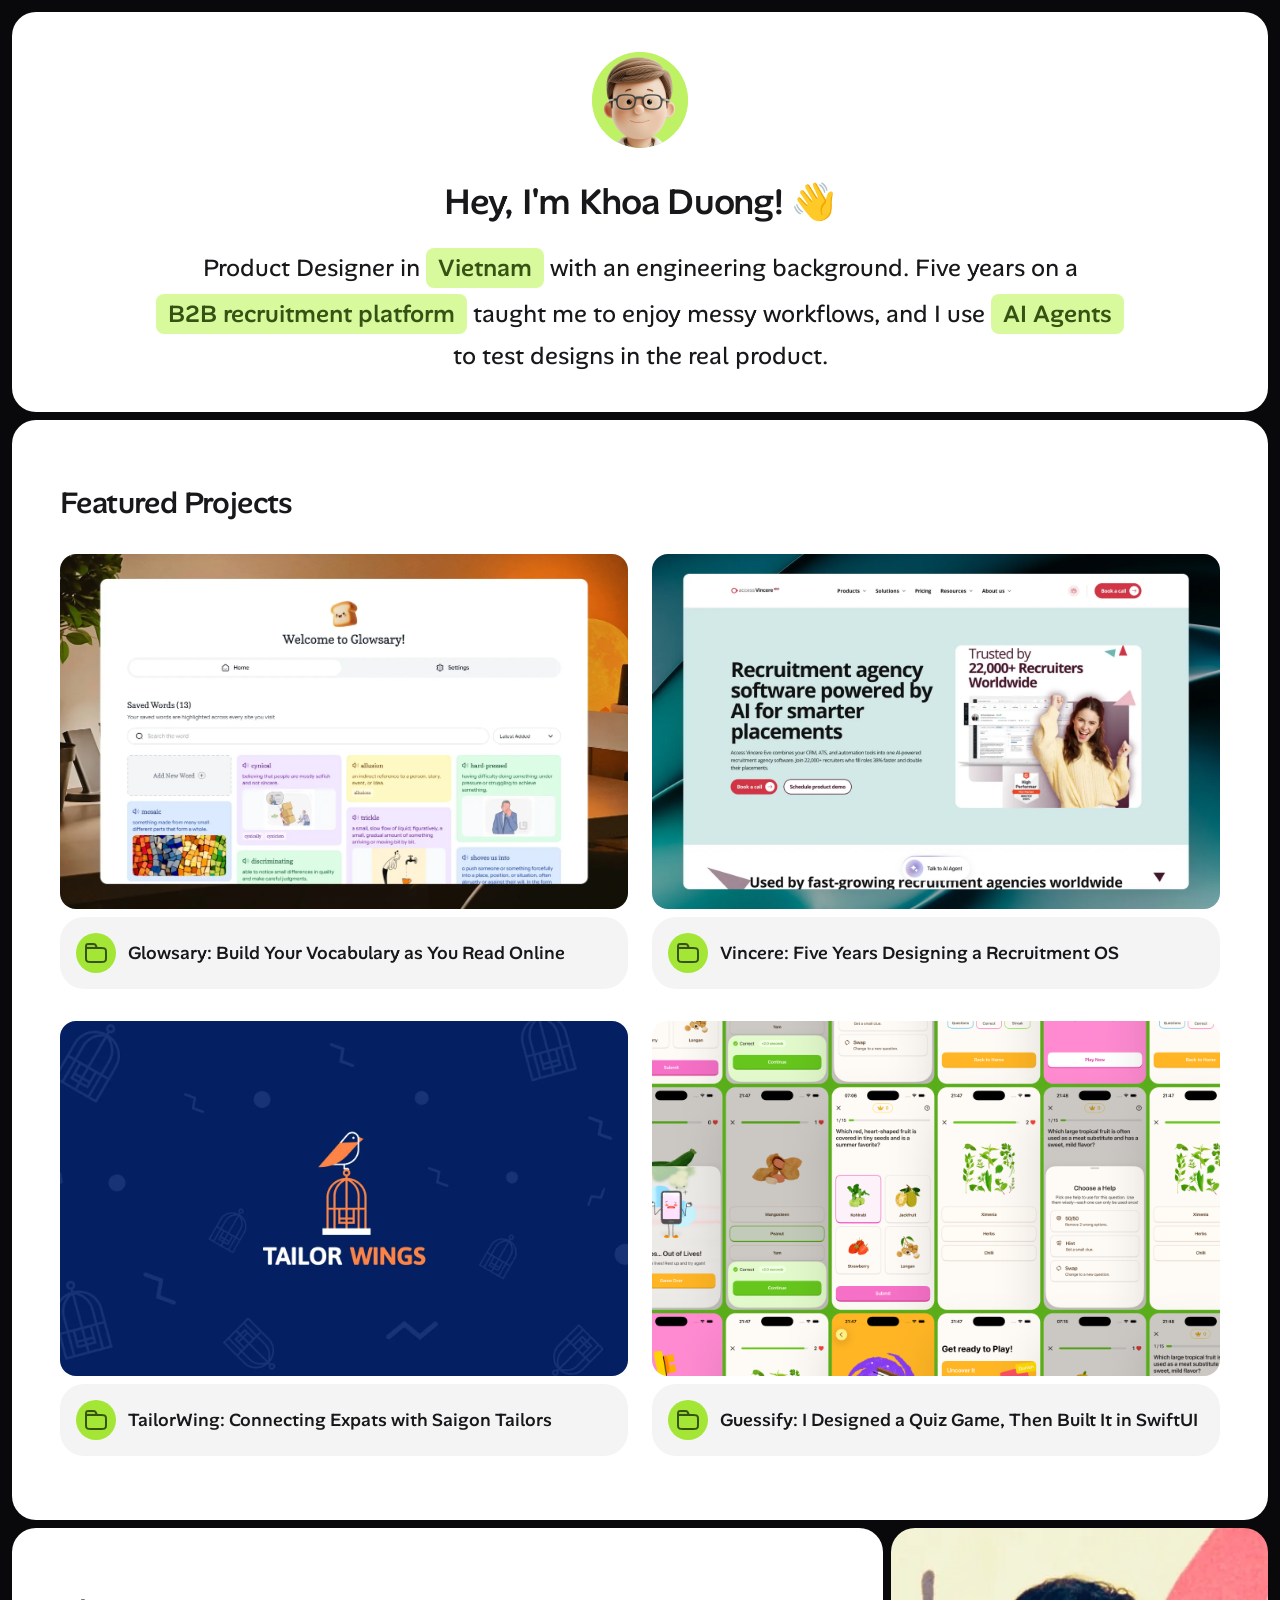
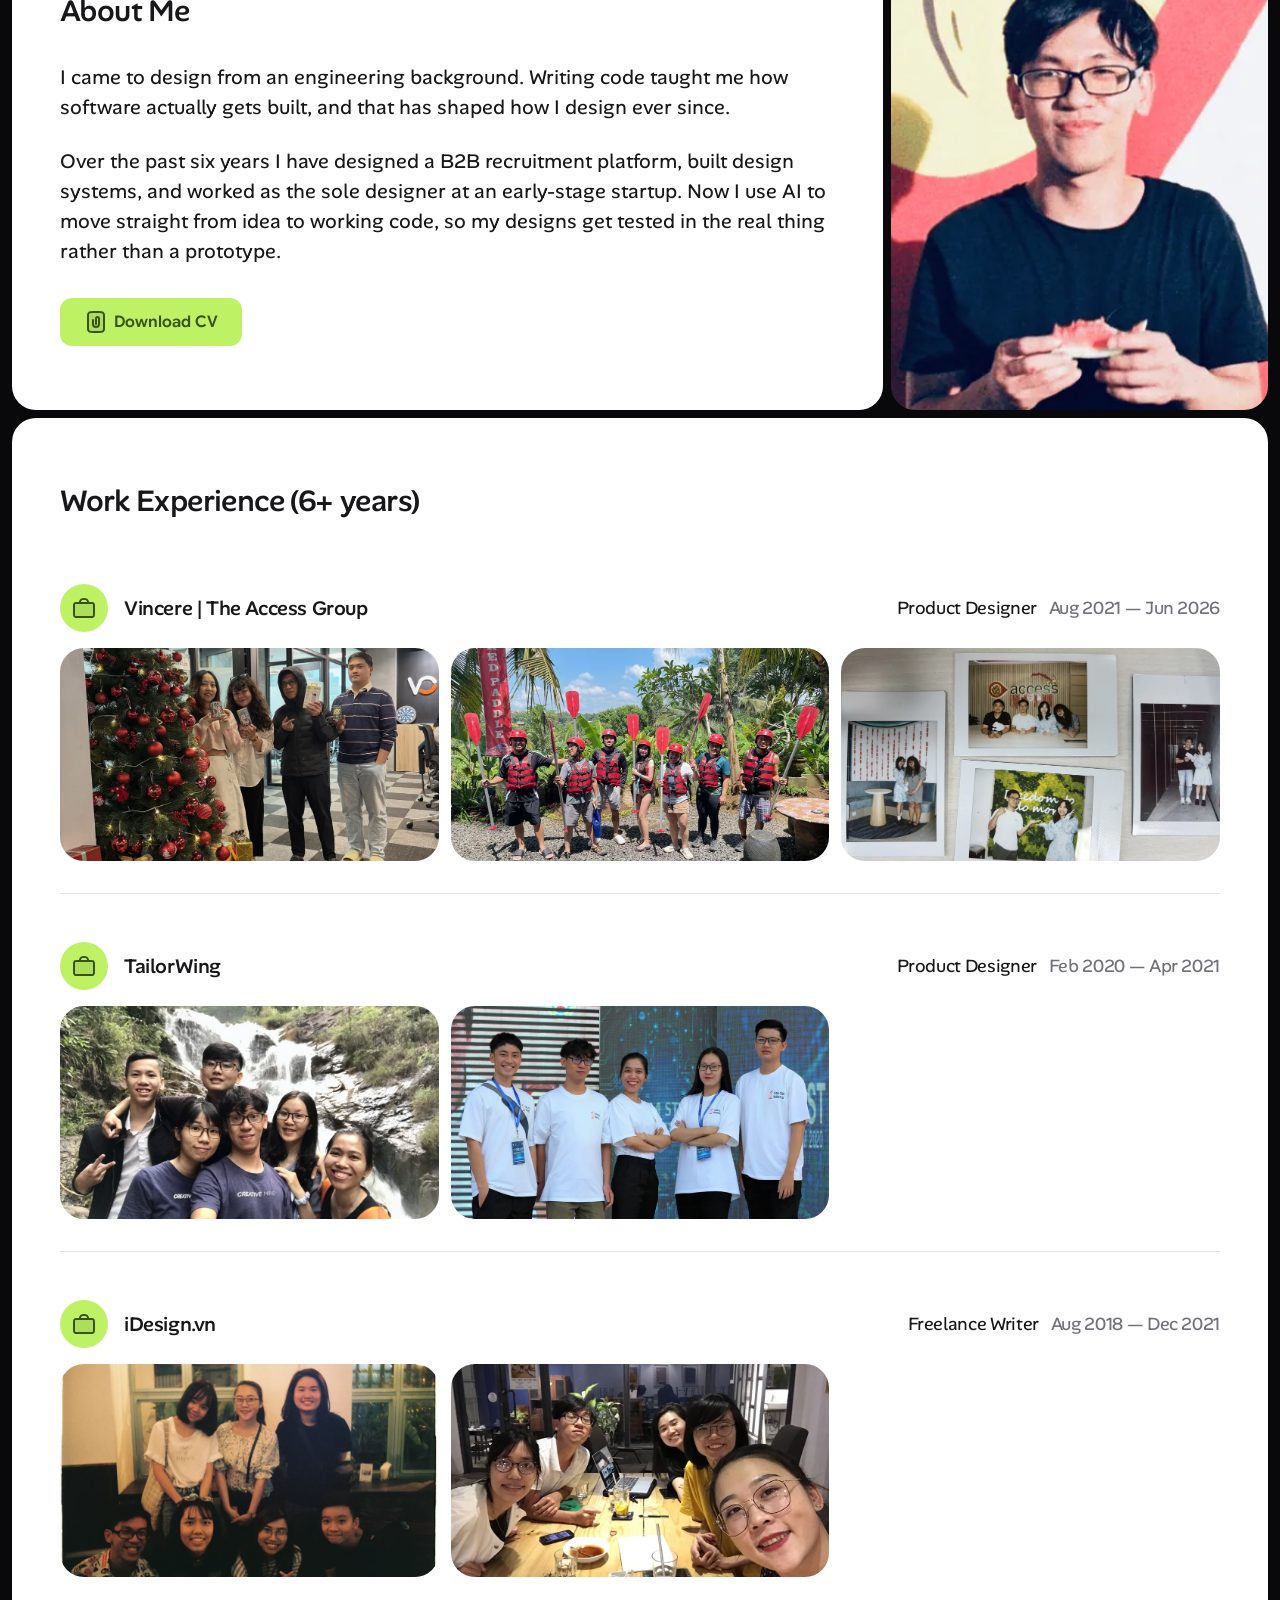
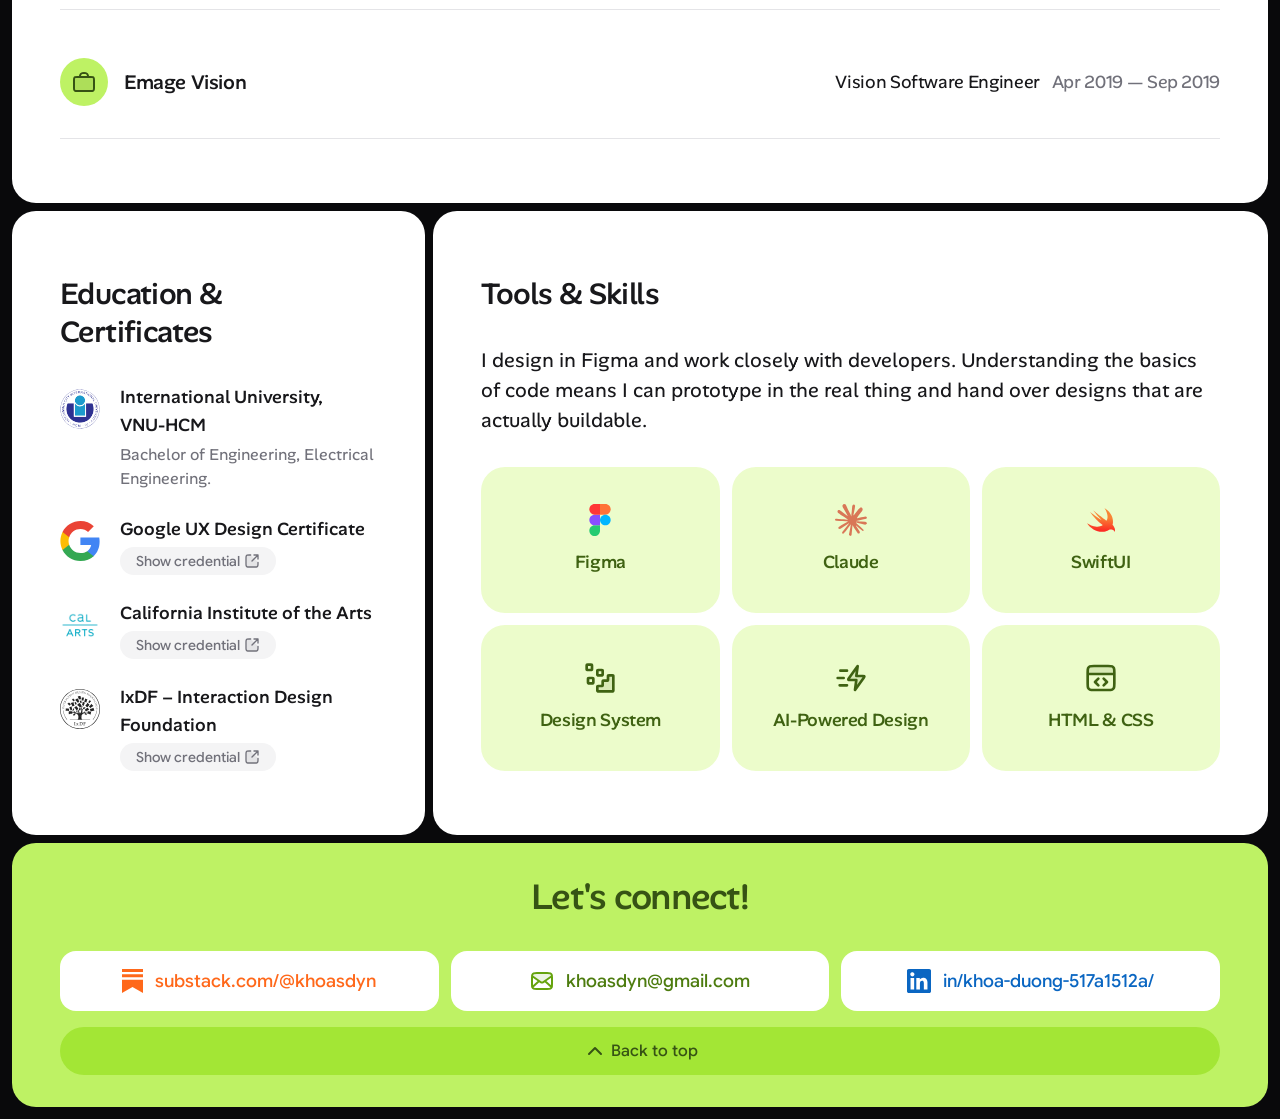
==== index.html @ e6093231 "Update the work experience heading to 6+ years" ====
<!DOCTYPE html>
<html lang="en">
<head>
<meta charset="UTF-8">
<meta name="viewport" content="width=device-width, initial-scale=1.0">

<title>Khoa Duong — Product Designer</title>
<meta name="description" content="Product Designer in Vietnam with an engineering background. Five years on a B2B recruitment platform, using AI agents to test designs in the real product.">

<!-- Link preview: this is what HR sees when the URL is pasted into email, Slack or LinkedIn.
     og:image must be an absolute URL and a JPEG or PNG. Scrapers do not follow
     relative paths and most of them cannot read WebP. -->
<meta property="og:type" content="website">
<meta property="og:url" content="https://khoasdyn.github.io/">
<meta property="og:title" content="Khoa Duong — Product Designer">
<meta property="og:description" content="Product Designer in Vietnam with an engineering background. Five years on a B2B recruitment platform.">
<meta property="og:image" content="https://khoasdyn.github.io/assets/images/profile-photo-og.jpg">
<meta property="og:image:width" content="452">
<meta property="og:image:height" content="452">
<meta property="og:image:alt" content="Khoa Duong">
<meta name="twitter:card" content="summary">

<meta name="theme-color" content="#09090B">
<link rel="canonical" href="https://khoasdyn.github.io/">
<link rel="icon" href="assets/images/logo-avatar.png">

<!-- Self-hosted variable fonts, preloaded so headings do not flash on first paint -->
<link rel="preload" href="assets/fonts/alan-sans-variable.woff2" as="font" type="font/woff2" crossorigin>
<link rel="preload" href="assets/fonts/google-sans-flex-variable.woff2" as="font" type="font/woff2" crossorigin>

<link rel="stylesheet" href="css/style.css">
</head>
<body>


<div class="page">

  <main class="page-main">

  <!-- ============ HERO ============ -->
  <header class="section hero">
    <div class="avatar">
      <img src="assets/images/logo-avatar.png" alt="" width="96" height="96">
    </div>

    <div class="hero-text">
      <h1>Hey, I'm Khoa Duong! 👋</h1>

      <!-- Split into phrases so a line can only break between a phrase and a badge,
           never in the middle of one. This is how the Figma lays the lede out. -->
      <p class="lede">
        <span class="phrase">Product Designer in</span>
        <span class="badge">Vietnam</span>
        <span class="phrase">with an engineering background. Five years on a</span>
        <span class="badge">B2B recruitment platform</span>
        <span class="phrase">taught me to enjoy messy workflows, and I use</span>
        <span class="badge">AI Agents</span>
        <span class="phrase">to test designs in the real product.</span>
      </p>
    </div>
  </header>

  <!-- ============ FEATURED PROJECTS ============ -->
  <section class="section" id="work">
    <h2>Featured Projects</h2>

    <div class="projects">

      <a class="project" href="glowsary.html">
        <div class="project-cover">
          <img src="assets/project-case-study-images/glowsary/glowsary-cover.webp" width="1416" height="797" alt="The Glowsary home screen, with saved words shown as coloured cards" loading="lazy">
        </div>
        <div class="project-label">
          <span class="icon-badge icon-badge-lg"><i class="icon i-folder" aria-hidden="true"></i></span>
          <h3>Glowsary: Build Your Vocabulary as You Read Online</h3>
        </div>
      </a>

      <a class="project" href="vincere.html">
        <div class="project-cover">
          <img src="assets/project-case-study-images/vincere/vincere-cover.webp" width="1600" height="900" alt="The Access Vincere Evo website, showing the recruitment agency software homepage" loading="lazy">
        </div>
        <div class="project-label">
          <span class="icon-badge icon-badge-lg"><i class="icon i-folder" aria-hidden="true"></i></span>
          <h3>Vincere: Five Years Designing a Recruitment OS</h3>
        </div>
      </a>

      <a class="project" href="tailorwing.html">
        <div class="project-cover">
          <img src="assets/project-case-study-images/tailorwing/tailorwing-cover.webp" width="1600" height="900" alt="The Tailor Wings logo, a bird perched on top of an open birdcage, on a navy background" loading="lazy">
        </div>
        <div class="project-label">
          <span class="icon-badge icon-badge-lg"><i class="icon i-folder" aria-hidden="true"></i></span>
          <h3>TailorWing: Connecting Expats with Saigon Tailors</h3>
        </div>
      </a>

      <a class="project" href="guessify.html">
        <div class="project-cover">
          <img src="assets/project-case-study-images/guessify/guessify-cover.webp" width="1600" height="900" alt="A grid of Guessify screens on a purple background, showing the two game modes, the answer sheets and the end screens" loading="lazy">
        </div>
        <div class="project-label">
          <span class="icon-badge icon-badge-lg"><i class="icon i-folder" aria-hidden="true"></i></span>
          <h3>Guessify: I Designed a Quiz Game, Then Built It in SwiftUI</h3>
        </div>
      </a>

      <!-- ============ HIDDEN: AI TRANSCRIPTION WEB APP ============
           Hidden in August 2026 at Khoa's request. This is temporary, not a
           removal: he may well want to show this project again later.

           Nothing has been deleted. `ai-transcription.html` is untouched and
           still in the repo, and every image is still in
           `assets/project-case-study-images/ai-transcription/`. The page also
           carries a `<meta name="robots" content="noindex">` line again while
           it is hidden, so search engines drop it rather than keep serving a
           card-less page.

           To bring it back: uncomment this card, and delete the noindex line
           from `ai-transcription.html`. Nothing else needs to change. -->
      <!--
      <a class="project" href="ai-transcription.html">
        <div class="project-cover">
          <img src="assets/project-case-study-images/ai-transcription/ai-transcription-cover.webp" width="1600" height="1200" alt="An AI transcription app, showing the summary of a recorded meeting beside its action items" loading="lazy">
        </div>
        <div class="project-label">
          <span class="icon-badge icon-badge-lg"><i class="icon i-folder" aria-hidden="true"></i></span>
          <h3>AI Transcription Web App: Turning Meeting Audio into Action Items</h3>
        </div>
      </a>
      -->

    </div>
  </section>

  <!-- ============ ABOUT ============ -->
  <div class="about-row">
    <section class="section about-card">
      <h2>About Me</h2>

      <div class="about-body">
        <p>I came to design from an engineering background. Writing code taught me how software actually gets built, and that has shaped how I design ever since.</p>
        <p>Over the past six years I have designed a B2B recruitment platform, built design systems, and worked as the sole designer at an early-stage startup. Now I use AI to move straight from idea to working code, so my designs get tested in the real thing rather than a prototype.</p>
      </div>

      <a class="btn" href="assets/khoa-duong-cv.pdf" type="application/pdf"
         download="Khoa Duong - Product Designer CV.pdf">
        <i class="icon i-file" aria-hidden="true"></i>Download CV
      </a>
    </section>

    <div class="about-photo">
      <img src="assets/images/profile-photo.webp" width="452" height="452" alt="Khoa Duong" loading="lazy">
    </div>
  </div>

  <!-- ============ WORK EXPERIENCE ============ -->
  <section class="section">
    <h2>Work Experience (6+ years)</h2>

    <div class="jobs">

      <article class="job">
        <div class="job-head">
          <div class="job-title">
            <span class="icon-badge icon-badge-xl"><i class="icon i-briefcase" aria-hidden="true"></i></span>
            <h3>Vincere | The Access Group</h3>
          </div>
          <p class="job-meta"><span>Product Designer</span><span class="job-date">Aug 2021 — Jun 2026</span></p>
        </div>
        <div class="job-photos">
          <div class="job-photo"><img src="assets/images/vincere-photos/vc-photo-01.webp" width="1000" height="1333" alt="Vincere team gathering" loading="lazy"></div>
          <div class="job-photo"><img src="assets/images/vincere-photos/vc-photo-02.webp" width="1000" height="750" alt="Vincere team outdoors" loading="lazy"></div>
          <div class="job-photo"><img src="assets/images/vincere-photos/vc-photo-03.webp" width="1000" height="750" alt="Vincere office wall of photos" loading="lazy"></div>
        </div>
      </article>

      <article class="job">
        <div class="job-head">
          <div class="job-title">
            <span class="icon-badge icon-badge-xl"><i class="icon i-briefcase" aria-hidden="true"></i></span>
            <h3>TailorWing</h3>
          </div>
          <p class="job-meta"><span>Product Designer</span><span class="job-date">Feb 2020 — Apr 2021</span></p>
        </div>
        <div class="job-photos">
          <div class="job-photo"><img src="assets/images/tailorwing-photos/tw-photo-02.webp" width="1000" height="751" alt="TailorWing team on a trip to a waterfall" loading="lazy"></div>
          <div class="job-photo"><img src="assets/images/tailorwing-photos/tw-photo-01.webp" width="1000" height="667" alt="TailorWing team at a startup event" loading="lazy"></div>
          <div class="job-photo job-photo-empty" aria-hidden="true"></div>
        </div>
      </article>

      <article class="job">
        <div class="job-head">
          <div class="job-title">
            <span class="icon-badge icon-badge-xl"><i class="icon i-briefcase" aria-hidden="true"></i></span>
            <h3>iDesign.vn</h3>
          </div>
          <p class="job-meta"><span>Freelance Writer</span><span class="job-date">Aug 2018 — Dec 2021</span></p>
        </div>
        <div class="job-photos">
          <div class="job-photo"><img src="assets/images/idesign-photos/id-photo-01.webp" width="1000" height="672" alt="iDesign team" loading="lazy"></div>
          <div class="job-photo"><img src="assets/images/idesign-photos/id-photo-02.webp" width="1000" height="751" alt="iDesign team dinner" loading="lazy"></div>
          <div class="job-photo job-photo-empty" aria-hidden="true"></div>
        </div>
      </article>

      <article class="job job-no-photos">
        <div class="job-head">
          <div class="job-title">
            <span class="icon-badge icon-badge-xl"><i class="icon i-briefcase" aria-hidden="true"></i></span>
            <h3>Emage Vision</h3>
          </div>
          <p class="job-meta"><span>Vision Software Engineer</span><span class="job-date">Apr 2019 — Sep 2019</span></p>
        </div>
      </article>

    </div>
  </section>

  <!-- ============ EDUCATION + TOOLS ============ -->
  <div class="lower-grid">

    <section class="section education">
      <h2>Education &amp; Certificates</h2>

      <!-- The three "Show credential" pills all point at the LinkedIn profile,
           where the certifications are listed, because there are no per-course
           credential URLs yet. Each carries its own aria-label so a screen
           reader does not hear "Show credential" three times with no context.
           Swap an href the moment a real certificate link exists. -->
      <div class="edu-list">
        <div class="edu-item">
          <span class="edu-logo"><img src="assets/logos/hcmiu-logo.svg" alt="" width="40" height="40"></span>
          <div class="edu-text">
            <!-- The space before the <br> is deliberate: without it the accessible
                 name and any copied text read "International University,VNU-HCM". -->
            <h3>International University, <br>VNU-HCM</h3>
            <p>Bachelor of Engineering, Electrical Engineering.</p>
          </div>
        </div>

        <div class="edu-item">
          <span class="edu-logo"><img src="assets/logos/google-logo.svg" alt="" width="40" height="40"></span>
          <div class="edu-text">
            <h3>Google UX Design Certificate</h3>
            <a class="edu-credential" href="https://www.linkedin.com/in/khoa-duong-517a1512a/details/certifications/"
               target="_blank" rel="noopener noreferrer"
               aria-label="Show the Google UX Design Certificate credential on LinkedIn">
              Show credential<i class="icon icon-16 i-link-external" aria-hidden="true"></i>
            </a>
          </div>
        </div>

        <div class="edu-item">
          <span class="edu-logo"><img src="assets/logos/calart-logo.webp" alt="" width="40" height="40"></span>
          <div class="edu-text">
            <h3>California Institute of the Arts</h3>
            <a class="edu-credential" href="https://www.linkedin.com/in/khoa-duong-517a1512a/details/certifications/"
               target="_blank" rel="noopener noreferrer"
               aria-label="Show the California Institute of the Arts credential on LinkedIn">
              Show credential<i class="icon icon-16 i-link-external" aria-hidden="true"></i>
            </a>
          </div>
        </div>

        <div class="edu-item">
          <span class="edu-logo"><img src="assets/logos/ixdf-logo.svg" alt="" width="40" height="40"></span>
          <div class="edu-text">
            <h3>IxDF – Interaction Design Foundation</h3>
            <a class="edu-credential" href="https://www.linkedin.com/in/khoa-duong-517a1512a/details/certifications/"
               target="_blank" rel="noopener noreferrer"
               aria-label="Show the Interaction Design Foundation credentials on LinkedIn">
              Show credential<i class="icon icon-16 i-link-external" aria-hidden="true"></i>
            </a>
          </div>
        </div>
      </div>
    </section>

    <section class="section tools">
      <h2>Tools &amp; Skills</h2>
      <p class="tools-lede">I design in Figma and work closely with developers. Understanding the basics of code means I can prototype in the real thing and hand over designs that are actually buildable.</p>

      <div class="tool-grid">
        <div class="tool"><img src="assets/logos/figma-logo.svg" alt="" width="32" height="32"><span>Figma</span></div>
        <div class="tool"><img src="assets/logos/claude-logo.svg" alt="" width="32" height="32"><span>Claude</span></div>
        <div class="tool"><img src="assets/logos/swift-logo.svg" alt="" width="32" height="32"><span>SwiftUI</span></div>
        <div class="tool"><i class="icon icon-32 i-data" aria-hidden="true"></i><span>Design System</span></div>
        <div class="tool"><i class="icon icon-32 i-zap" aria-hidden="true"></i><span>AI-Powered Design</span></div>
        <div class="tool"><i class="icon icon-32 i-code" aria-hidden="true"></i><span>HTML &amp; CSS</span></div>
      </div>
    </section>

  </div>

  </main>

  <!-- ============ CONTACT ============ -->
  <footer class="contact">
    <div class="contact-body">
      <h2>Let's connect!</h2>

      <div class="contact-cards">
        <!-- External links open in a new tab so a recruiter does not lose this page.
             aria-label because the visible text is a bare URL, which reads badly aloud. -->
        <a class="contact-card contact-substack" href="https://substack.com/@khoasdyn"
           target="_blank" rel="noopener noreferrer" aria-label="Read my writing on Substack: substack.com/@khoasdyn">
          <img src="assets/logos/substack-logo.svg" alt="" width="21" height="24">substack.com/@khoasdyn
        </a>
        <a class="contact-card contact-email" href="mailto:khoasdyn@gmail.com"
           aria-label="Email me at khoasdyn@gmail.com">
          <img src="assets/logos/email-icon.svg" alt="" width="24" height="24">khoasdyn@gmail.com
        </a>
        <a class="contact-card contact-linkedin" href="https://www.linkedin.com/in/khoa-duong-517a1512a/"
           target="_blank" rel="noopener noreferrer" aria-label="Connect with me on LinkedIn: in/khoa-duong-517a1512a/">
          <img src="assets/logos/linkedin-logo.svg" alt="" width="24" height="24">in/khoa-duong-517a1512a/
        </a>
      </div>
    </div>

    <!-- The Figma marks the "Back to top" variant as the homepage one. Bare
         "#top" is the document top per the HTML spec, so this needs no id and
         no JavaScript, and it inherits the smooth scroll already on <html>. -->
    <a class="contact-nav" href="#top">
      <i class="icon i-chevron-up" aria-hidden="true"></i>Back to top
    </a>
  </footer>

</div>
</body>
</html>
---- css/style.css ----
/* =========================================================
   Khoa Duong — Portfolio
   Fonts

   Both are self-hosted variable fonts, subset to Latin and
   Vietnamese and compressed to WOFF2. One file each covers
   every weight from 300 to 900.

   Alan Sans has no Vietnamese glyphs. The page is in English,
   so it carries the design. Any Vietnamese text must be set
   in Google Sans Flex.
   ========================================================= */
@font-face {
  font-family: "Alan Sans";
  src: url("../assets/fonts/alan-sans-variable.woff2") format("woff2");
  font-weight: 300 900;
  font-style: normal;
  font-display: swap;
}

@font-face {
  font-family: "Google Sans Flex";
  src: url("../assets/fonts/google-sans-flex-variable.woff2") format("woff2");
  font-weight: 300 900;
  font-style: normal;
  font-display: swap;
}

/* =========================================================
   Design tokens
   ========================================================= */
:root {
  /* ---- Primitives -------------------------------------
     Straight from the _Primitives token file. Two scales only:
     Lime is the brand, Zinc is every neutral. Do not add a
     third hue here, and do not write a raw hex anywhere else
     in this file. */
  --lime-50:  #F7FEE7;
  --lime-100: #ECFCCB;
  --lime-200: #D9F99D;
  --lime-300: #BEF264;
  --lime-400: #A3E635;
  --lime-500: #84CC16;
  --lime-600: #65A30D;
  --lime-700: #4D7C0F;
  --lime-800: #3F6212;
  --lime-900: #365314;
  --lime-950: #1A2E05;

  --zinc-50:  #FAFAFA;
  --zinc-100: #F4F4F5;
  --zinc-200: #E4E4E7;
  --zinc-300: #D4D4D8;
  --zinc-400: #A1A1AA;
  --zinc-500: #71717A;
  --zinc-600: #52525B;
  --zinc-700: #3F3F46;
  --zinc-800: #27272A;
  --zinc-900: #18181B;
  --zinc-950: #09090B;

  --white: #FFFFFF;
  --black: #000000;

  /* Third-party brand colours. These are the only values on
     the page outside Lime and Zinc, and they exist so a link
     label matches its own logo. Do not use them for UI. */
  --brand-substack: #FF681A;
  --brand-linkedin: #0A66C2;

  /* ---- Semantic ---------------------------------------
     What the primitives mean. Components reference these,
     never the raw scale, so a rebrand is a change here only. */
  --brand:         var(--lime-300);   /* avatar, footer, primary button */
  --brand-strong:  var(--lime-400);   /* project card icon badge */
  --brand-soft:    var(--lime-200);   /* inline badges in the hero */
  --brand-tint:    var(--lime-100);   /* tool cards */
  --brand-ink:     var(--lime-900);   /* text and icons on a brand surface */
  --brand-ink-soft:var(--lime-800);   /* tool card labels */

  --page:          var(--zinc-950);   /* the dark backdrop behind the cards */
  --surface:       var(--white);      /* section cards */
  --surface-muted: var(--zinc-100);   /* project label strip */
  --border:        var(--zinc-200);
  /* Only shows on hover, so it has to read against zinc-100 rather than
     white. zinc-200 disappears on that fill, zinc-400 does not. */
  --border-strong: var(--zinc-400);

  --text:          var(--zinc-900);   /* headings and primary copy */
  /* Inline links in case study copy. lime-600 is only 3.1:1 on white, so
     links use lime-700 at 5.0:1 instead. */
  --link:          var(--lime-700);
  --text-muted:    var(--zinc-600);
  --text-subtle:   var(--zinc-500);   /* education sub-labels */
  /* Figma specifies zinc-400 for dates, but that is 2.6:1 on white and fails
     WCAG AA. zinc-500 is 4.8:1 and reads almost identically at this size. */
  --text-meta:     var(--zinc-500);   /* dates */

  /* ---- Type scale (Figma) ---- */
  /* --lh-sm is already taken by display-sm, so text-sm's line height is
     --lh-tsm. It is only used by the case study tags. */
  --text-sm:    14px;  --lh-tsm:   20px;
  --text-md:    16px;  --lh-md:    24px;
  --text-lg:    18px;  --lh-lg:    28px;
  --text-xl:    20px;  --lh-xl:    30px;
  --display-xs: 24px;  --lh-xs:    32px;
  --display-sm: 30px;  --lh-sm:    38px;
  --display-md: 36px;  --lh-dmd:   44px;

  /* ---- Radii (Figma) ---- */
  --radius-md:   8px;
  --radius-xl:   12px;
  --radius-2xl:  16px;
  --radius-4xl:  24px;
  --radius-full: 9999px;

  /* ---- Layout ---- */
  --gap-section: 8px;   /* between the dark-separated cards */
  --pad-x: 48px;
  --pad-y: 64px;
  /* Case study body blocks sit taller than the homepage cards */
  --pad-y-case: 80px;
  /* The reading measure. Case study copy is capped at this width and centred
     in its card, so a line stays around 65 characters instead of running the
     full 1416px. Images are deliberately not capped. */
  --measure: 800px;

  --font-display: "Alan Sans", -apple-system, BlinkMacSystemFont, "Segoe UI", sans-serif;
  --font-body: "Google Sans Flex", -apple-system, BlinkMacSystemFont, "Segoe UI", sans-serif;
}

*,
*::before,
*::after { box-sizing: border-box; margin: 0; padding: 0; }

html { scroll-behavior: smooth; }

body {
  background: var(--page);
  font-family: var(--font-display);
  color: var(--text);
  padding: 12px;
  -webkit-font-smoothing: antialiased;
}

img { max-width: 100%; display: block; }

a:focus-visible {
  outline: 3px solid var(--brand);
  outline-offset: 3px;
  border-radius: 4px;
}

.page {
  max-width: 1416px;
  margin: 0 auto;
  display: flex;
  flex-direction: column;
  gap: var(--gap-section);
}

/* A white rounded card. Every major block is one of these. */
.section {
  background: var(--surface);
  border-radius: var(--radius-4xl);
  padding: var(--pad-y) var(--pad-x);
  display: flex;
  flex-direction: column;
  gap: 32px;
}

/* Section headings */
h2 {
  font-family: var(--font-display);
  font-weight: 500;
  font-size: var(--display-sm);
  line-height: var(--lh-sm);
  letter-spacing: -0.02em;
}

h3 { font-family: var(--font-display); font-weight: 500; }

/* =========================================================
   Hero
   ========================================================= */
.hero {
  align-items: center;
  padding: 40px var(--pad-x);
}

.avatar {
  width: 96px;
  height: 96px;
  border-radius: var(--radius-full);
  background: var(--brand);
  overflow: hidden;
  flex-shrink: 0;
}
.avatar img { width: 100%; height: 100%; object-fit: cover; }

.hero-text {
  display: flex;
  flex-direction: column;
  gap: 24px;
  align-items: center;
  width: 100%;
}

.hero h1 {
  font-family: var(--font-display);
  font-weight: 500;
  font-size: var(--display-md);
  line-height: var(--lh-dmd);
  letter-spacing: -0.02em;
  text-align: center;
}

/* The lede is a wrapping row of phrases and badges rather than a block of text,
   so it can only break at a phrase boundary. The 6px gap is close enough to a
   space at this size to read as ordinary prose, and it also becomes the vertical
   gap between wrapped lines, which is what stops the badges from touching. */
.lede {
  display: flex;
  flex-wrap: wrap;
  align-items: center;
  justify-content: center;
  gap: 6px;
  font-size: var(--display-xs);
  line-height: var(--lh-xs);
  font-weight: 400;
  text-align: center;
}
.lede .phrase { white-space: nowrap; }

/* The vertical padding is what gives the pill its height, so the row gap above
   is measured from the pill edge and not from the text inside it. */
.badge {
  background: var(--brand-soft);
  color: var(--brand-ink);
  border-radius: var(--radius-md);
  padding: 4px 12px;
  font-weight: 500;
  white-space: nowrap;
  -webkit-box-decoration-break: clone;
  box-decoration-break: clone;
}

/* =========================================================
   Icons

   The duotone SVGs are authored with `currentColor`, which an
   <img> cannot inherit. Masking paints them with the current
   text colour while keeping the 12% fill, so one asset file
   works on any background.
   ========================================================= */
.icon {
  display: block;
  width: 24px;
  height: 24px;
  flex-shrink: 0;
  background-color: currentColor;
  -webkit-mask: var(--icon-url) center / contain no-repeat;
  mask: var(--icon-url) center / contain no-repeat;
}
.icon-16 { width: 16px; height: 16px; }
.icon-32 { width: 32px; height: 32px; }

.i-chevron-left { --icon-url: url("../assets/duotone-icons/arrows/chevron-left.svg"); }
.i-chevron-up   { --icon-url: url("../assets/duotone-icons/arrows/chevron-up.svg"); }
.i-folder    { --icon-url: url("../assets/duotone-icons/files/folder.svg"); }
.i-file      { --icon-url: url("../assets/duotone-icons/files/file-attachment-05.svg"); }
.i-briefcase { --icon-url: url("../assets/duotone-icons/education/briefcase-01.svg"); }
.i-data      { --icon-url: url("../assets/duotone-icons/development/data.svg"); }
.i-zap       { --icon-url: url("../assets/duotone-icons/general/zap-fast.svg"); }
.i-link-external { --icon-url: url("../assets/duotone-icons/general/link-external-02.svg"); }
.i-code      { --icon-url: url("../assets/duotone-icons/development/code-browser.svg"); }

/* Circular lime chip that holds an icon */
.icon-badge {
  display: flex;
  align-items: center;
  justify-content: center;
  border-radius: var(--radius-full);
  flex-shrink: 0;
  color: var(--brand-ink);
}
.icon-badge-lg { width: 40px; height: 40px; background: var(--brand-strong); }
.icon-badge-xl { width: 48px; height: 48px; background: var(--brand); }

/* =========================================================
   Featured projects
   ========================================================= */
.projects {
  display: grid;
  grid-template-columns: 1fr 1fr;
  column-gap: 24px;
  row-gap: 32px;
}

/* The whole card is one link to its case study, so nothing inside it
   carries its own underline or link colour. */
.project {
  display: flex;
  flex-direction: column;
  gap: 8px;
  color: inherit;
  text-decoration: none;
  transition: transform .15s ease;
}
.project:hover { transform: translateY(-2px); }

.project-cover {
  aspect-ratio: 2880 / 1800;
  border-radius: var(--radius-2xl);
  overflow: hidden;
  background: var(--surface-muted);
}
.project-cover img { width: 100%; height: 100%; object-fit: cover; }

.project-label {
  display: flex;
  align-items: center;
  gap: 12px;
  background: var(--surface-muted);
  border-radius: var(--radius-4xl);
  padding: 16px;
}
.project-label h3 {
  font-size: var(--text-lg);
  line-height: var(--lh-lg);
}

/* =========================================================
   About
   ========================================================= */
.about-row {
  display: flex;
  gap: var(--gap-section);
  align-items: stretch;
}

.about-card { flex: 1 1 0; min-width: 0; }

.about-body {
  display: flex;
  flex-direction: column;
  gap: 24px;
  font-size: var(--text-xl);
  line-height: var(--lh-xl);
  font-weight: 400;
}

/* The width has to be stated. As a flex item with no basis, the photo took its
   size from the image inside it, and that image is `width: 100%` of a container
   whose width was not yet known, so it resolved to zero: the portrait collapsed
   to nothing on every screen above 900px and, being lazy, never even loaded.
   A percentage of the row keeps it square and roughly the height of the card
   beside it, which is what the design draws. */
.about-photo {
  width: clamp(240px, 30%, 440px);
  aspect-ratio: 1;
  border-radius: var(--radius-4xl);
  overflow: hidden;
  flex-shrink: 0;
  background: var(--surface-muted);
}
.about-photo img { width: 100%; height: 100%; object-fit: cover; }

.btn {
  align-self: flex-start;
  display: inline-flex;
  align-items: center;
  gap: 6px;
  background: var(--brand);
  color: var(--brand-ink);
  border-radius: var(--radius-xl);
  padding: 12px 24px;
  font-family: var(--font-body);
  font-weight: 600;
  font-size: var(--text-md);
  line-height: var(--lh-md);
  text-decoration: none;
  transition: background .15s ease;
}
.btn:hover { background: var(--brand-strong); }

/* =========================================================
   Work experience
   ========================================================= */
.jobs {
  display: flex;
  flex-direction: column;
  gap: 16px;
}

.job {
  display: flex;
  flex-direction: column;
  gap: 16px;
  padding: 32px 0;
  border-bottom: 1px solid var(--border);
}
.job-no-photos { gap: 0; }

.job-head {
  display: flex;
  align-items: center;
  justify-content: space-between;
  gap: 16px;
  flex-wrap: wrap;
}

.job-title {
  display: flex;
  align-items: center;
  gap: 16px;
}
.job-title h3 {
  font-size: var(--text-xl);
  line-height: var(--lh-xl);
  letter-spacing: -0.02em;
}

.job-meta {
  display: flex;
  gap: 12px;
  font-size: var(--text-lg);
  line-height: var(--lh-lg);
  letter-spacing: -0.02em;
  font-weight: 400;
}
.job-date { color: var(--text-meta); }

.job-photos {
  display: flex;
  gap: 12px;
}
.job-photo {
  flex: 1 1 0;
  min-width: 0;
  aspect-ratio: 16 / 9;
  border-radius: var(--radius-4xl);
  overflow: hidden;
  background: var(--surface-muted);
}
.job-photo img { width: 100%; height: 100%; object-fit: cover; }
/* Keeps the remaining photos at one third width when a row is short */
.job-photo-empty { background: none; }

/* =========================================================
   Education and tools
   ========================================================= */
/* Three equal columns: Education takes one, Tools spans the other two */
.lower-grid {
  display: grid;
  grid-template-columns: repeat(3, 1fr);
  gap: var(--gap-section);
  align-items: start;
}
.tools { grid-column: span 2; }

/* Both cards fill the row rather than each stopping at its own content, so
   the shorter one does not leave a notch of dark page beside the taller one.
   The row is sized by whichever has more in it. */
.education,
.tools { height: 100%; }

.edu-list {
  display: flex;
  flex-direction: column;
  gap: 24px;
}
.edu-item {
  display: flex;
  gap: 20px;
  align-items: flex-start;
}
.edu-logo {
  display: flex;
  align-items: center;
  padding: 6px 0;
  flex-shrink: 0;
}
.edu-logo img { width: 40px; height: 40px; object-fit: contain; }

.edu-text { display: flex; flex-direction: column; gap: 4px; }
.edu-text h3 {
  font-size: var(--text-lg);
  line-height: var(--lh-lg);
}
.edu-text p {
  font-size: var(--text-md);
  line-height: var(--lh-md);
  color: var(--text-subtle);
  font-weight: 400;
}

/* The "Show credential" pill from Figma. Its hover outline is an inset
   box-shadow rather than a border because Figma draws that stroke inside
   the pill: a real 1.5px border would grow the box by 3px on hover and
   nudge the entry below it. The 4px gap above comes from .edu-text. */
.edu-credential {
  align-self: flex-start;
  display: inline-flex;
  align-items: center;
  gap: 4px;
  background: var(--surface-muted);
  color: var(--text-subtle);
  border-radius: var(--radius-full);
  padding: 4px 16px;
  font-family: var(--font-body);
  font-weight: 500;
  font-size: var(--text-sm);
  line-height: var(--lh-tsm);
  text-decoration: none;
  transition: box-shadow .15s ease;
}
.edu-credential:hover { box-shadow: inset 0 0 0 1.5px var(--border-strong); }

.tools-lede {
  font-size: var(--text-xl);
  line-height: var(--lh-xl);
  font-weight: 400;
}

/* Takes the height the card gained above and hands it to the rows, so the
   tool cards grow to absorb it instead of leaving white space under them.
   `1fr` rows also keep the two rows level when one label wraps to two lines. */
.tool-grid {
  display: grid;
  grid-template-columns: repeat(3, 1fr);
  grid-auto-rows: 1fr;
  gap: 12px;
  flex: 1;
}
.tool {
  display: flex;
  flex-direction: column;
  align-items: center;
  justify-content: center;
  gap: 12px;
  background: var(--brand-tint);
  color: var(--brand-ink-soft);
  border-radius: var(--radius-4xl);
  padding: 24px 12px;
  text-align: center;
}
.tool img { width: 32px; height: 32px; object-fit: contain; }
.tool span {
  font-size: var(--text-lg);
  line-height: var(--lh-lg);
  font-weight: 500;
  letter-spacing: -0.02em;
}

/* =========================================================
   Contact
   ========================================================= */
/* Two gaps rather than one: the heading and the cards belong together at 32px,
   and the nav button sits closer under them at 16px. That is how the Figma
   `Footer Section` nests a Container inside the footer. */
.contact {
  background: var(--brand);
  border-radius: var(--radius-4xl);
  padding: 32px var(--pad-x);
  display: flex;
  flex-direction: column;
  align-items: center;
  gap: 16px;
}

.contact-body {
  display: flex;
  flex-direction: column;
  align-items: center;
  gap: 32px;
  width: 100%;
}
.contact h2 {
  font-size: var(--display-md);
  line-height: var(--lh-dmd);
  color: var(--brand-ink);
  text-align: center;
}

.contact-cards {
  display: flex;
  gap: 12px;
  width: 100%;
}
.contact-card {
  flex: 1 1 0;
  min-width: 0;
  display: flex;
  align-items: center;
  justify-content: center;
  gap: 12px;
  background: var(--surface);
  border-radius: var(--radius-2xl);
  padding: 16px;
  font-family: var(--font-body);
  font-weight: 500;
  font-size: var(--text-lg);
  line-height: var(--lh-lg);
  text-decoration: none;
  transition: transform .15s ease;
}
.contact-card:hover { transform: translateY(-2px); }
.contact-card img { flex-shrink: 0; }

/* The one navigation control in the footer, from the Figma `Footer Section`
   variant set. One per page, never both: the homepage carries "Back to top",
   a case study carries "Back to home". It lifts on hover like the cards above
   it rather than changing colour, because the only lime a step darker than
   --brand-strong drops the label below WCAG AA. */
.contact-nav {
  width: 100%;
  display: flex;
  align-items: center;
  justify-content: center;
  gap: 4px;
  background: var(--brand-strong);
  color: var(--brand-ink);
  border-radius: var(--radius-full);
  padding: 12px 32px;
  font-family: var(--font-body);
  font-weight: 500;
  font-size: var(--text-md);
  line-height: var(--lh-md);
  text-decoration: none;
  transition: transform .15s ease;
}
.contact-nav:hover { transform: translateY(-2px); }

/* The two third-party labels carry their own brand colour so each matches its
   own logo. The email label has no logo to match, so it uses the same lime as
   an inline link: lime-600 was both a raw primitive in a component rule and
   only 3.1:1 on white, which fails WCAG AA. --link is lime-700 at 5.0:1. */
.contact-substack { color: var(--brand-substack); }
.contact-email    { color: var(--link); }
.contact-linkedin { color: var(--brand-linkedin); }

/* =========================================================
   Case study page

   Only used by the case study pages, never by the homepage.
   Every block below is a `.section` card first, so the page
   keeps the same rounded-card rhythm and 8px gap as index.html.
   ========================================================= */

/* Sits on the dark page above the first card, so it carries its
   own white surface rather than living inside a section. */
.back-btn {
  align-self: flex-start;
  display: inline-flex;
  align-items: center;
  gap: 4px;
  background: var(--surface);
  color: var(--text);
  border-radius: var(--radius-xl);
  /* Asymmetric on purpose: the chevron already carries its own
     optical space on the left, so the label gets the wider side. */
  padding: 12px 24px 12px 16px;
  font-family: var(--font-body);
  font-weight: 600;
  font-size: var(--text-md);
  line-height: var(--lh-md);
  text-decoration: none;
  transition: background .15s ease;
}
.back-btn:hover { background: var(--surface-muted); }

/* The <main> landmark on every page: the case study on a project page, the whole
   body of the homepage on index.html. It repeats `.page`'s column, so nesting it
   changes nothing visually. */
.cs-main,
.page-main {
  display: flex;
  flex-direction: column;
  gap: var(--gap-section);
}

/* ---- Title card ---- */
.cs-title {
  align-items: center;
  gap: 24px;
  text-align: center;
}

.tag-list {
  display: flex;
  flex-wrap: wrap;
  justify-content: center;
  gap: 6px;
}

/* Not the hero `.badge`: this one is smaller, set in the body font, and
   must keep its pill shape at every width, which `.badge` gives up below
   700px so the hero lede can wrap as running text. */
.tag {
  background: var(--brand-soft);
  color: var(--brand-ink);
  border-radius: var(--radius-md);
  padding: 6px 12px;
  font-family: var(--font-body);
  font-weight: 500;
  font-size: var(--text-sm);
  line-height: var(--lh-tsm);
}

.cs-title-text {
  display: flex;
  flex-direction: column;
  gap: 8px;
  width: 100%;
  /* Same measure as the body copy, so the lede under the title does not run
     wider than the paragraphs it introduces. */
  max-width: var(--measure);
}
.cs-title h1 {
  font-family: var(--font-display);
  font-weight: 500;
  font-size: var(--display-sm);
  line-height: var(--lh-sm);
  letter-spacing: -0.02em;
}
.cs-title-text p {
  font-size: var(--text-xl);
  line-height: var(--lh-xl);
  font-weight: 400;
}

/* ---- Body blocks ----
   The three variants of the Project Overview Section component.

   A single centred grid column is what caps the reading measure. Grid rather
   than a max-width on `.cs-prose`, because the badge has to line up with the
   left edge of that column while still hugging its own text, which
   `justify-self: start` gives for free. The padding stays as the minimum
   gutter, so below ~900px the column simply runs out of room and the padding
   takes over. */
.cs-block {
  padding: var(--pad-y-case) var(--pad-x);
  display: grid;
  grid-template-columns: minmax(0, var(--measure));
  justify-content: center;
}

/* Paragraph stack. The 24px gap is the spacing between paragraphs
   inside one block, not between blocks. */
.cs-prose {
  display: flex;
  flex-direction: column;
  gap: 24px;
  font-size: var(--text-xl);
  line-height: var(--lh-xl);
  font-weight: 400;
}

/* Links inside body copy. Everywhere else on the site a link is a whole
   card or button, so this is the only place an inline link appears. */
.cs-prose a {
  color: var(--link);
  text-decoration: underline;
  text-underline-offset: 2px;
}

/* The section heading. It is an <h2>, so the letter-spacing from the global
   h2 rule is reset here to keep the pill exactly as the design draws it. */
.cs-badge {
  justify-self: start;
  background: var(--brand-soft);
  color: var(--brand-ink);
  border-radius: var(--radius-md);
  padding: 4px 10px;
  font-family: var(--font-display);
  font-weight: 500;
  font-size: var(--display-xs);
  line-height: var(--lh-xs);
  letter-spacing: normal;
}

/* Body media keeps whatever shape it was exported at. No fixed box and no
   object-fit, so nothing is ever cropped: the figure is as tall as the image
   inside it. A 4:3 screenshot stays 4:3, a 16:9 one stays 16:9. */
.cs-figure {
  border-radius: var(--radius-4xl);
  overflow: hidden;
  background: var(--surface-muted);
}
.cs-figure img,
.cs-figure video { width: 100%; height: auto; display: block; }

/* The cover is the exception. It is the same file the homepage card uses and
   it has to match that card's shape, so it keeps a fixed 16:10 box and fills
   it however the source is shaped. */
.cs-figure.cs-cover { aspect-ratio: 2880 / 1800; }
.cs-figure.cs-cover img { height: 100%; object-fit: cover; }

/* =========================================================
   Responsive

   There is no mobile design yet, so these breakpoints keep the
   desktop layout intact and collapse it in the obvious places.
   ========================================================= */

/* Laptop: tighten the generous desktop padding */
@media (max-width: 1200px) {
  :root { --pad-x: 32px; --pad-y: 48px; --pad-y-case: 64px; }
  .contact-card { font-size: var(--text-md); }
}

/* Tablet: the two-up blocks stack */
@media (max-width: 900px) {
  :root {
    --display-md: 30px; --lh-dmd: 38px;
    --display-sm: 26px; --lh-sm:  34px;
    --display-xs: 20px; --lh-xs:  30px;
    --text-xl:    18px; --lh-xl:  28px;
    --pad-y-case: 48px;
  }
  .about-row { flex-direction: column; }
  .about-photo { aspect-ratio: 16 / 10; width: 100%; }
  .lower-grid { grid-template-columns: 1fr; }
  .tools { grid-column: auto; }
  .job-head { flex-direction: column; align-items: flex-start; gap: 12px; }
}

/* Small tablet and large phone */
@media (max-width: 700px) {
  :root {
    --pad-x: 24px; --pad-y: 32px;
    --pad-y-case: 40px;
  }
  .projects { grid-template-columns: 1fr; }
  .tool-grid { grid-template-columns: repeat(2, 1fr); }
  .contact-cards { flex-direction: column; }
  .job-photos { flex-wrap: wrap; }
  .job-photo { flex-basis: calc(50% - 6px); }
  .job-photo-empty { display: none; }

  /* From here down the longest phrase is wider than the column, so the row
     layout is dropped and the lede flows as ordinary inline text that can wrap
     anywhere. `inline` plus box-decoration-break keeps the pill shape if a badge
     splits over two lines, and the vertical padding goes with it, because
     padding on an inline box does not push the lines apart, it overlaps them. */
  .lede { display: block; }
  .lede .phrase { white-space: normal; }
  .badge { display: inline; padding: 0 12px; }
}

/* Phone */
@media (max-width: 480px) {
  body { padding: 8px; }
  :root {
    --pad-x: 20px; --pad-y: 28px;
    --pad-y-case: 32px;
    --display-md: 26px; --lh-dmd: 34px;
    --display-sm: 22px; --lh-sm:  30px;
  }
  /* Radii that read as generous at 1440px look like blobs at 375px */
  .cs-figure { border-radius: var(--radius-2xl); }
  .job-photos { flex-direction: column; }
  .job-photo { flex-basis: auto; width: 100%; }
  .tool-grid { grid-template-columns: 1fr 1fr; }
  .contact-card { font-size: 15px; }
  /* Below this width a long badge is wider than the column, so let it wrap */
  .badge { white-space: normal; }
}

@media (prefers-reduced-motion: reduce) {
  html { scroll-behavior: auto; }
  * { transition: none !important; }
}
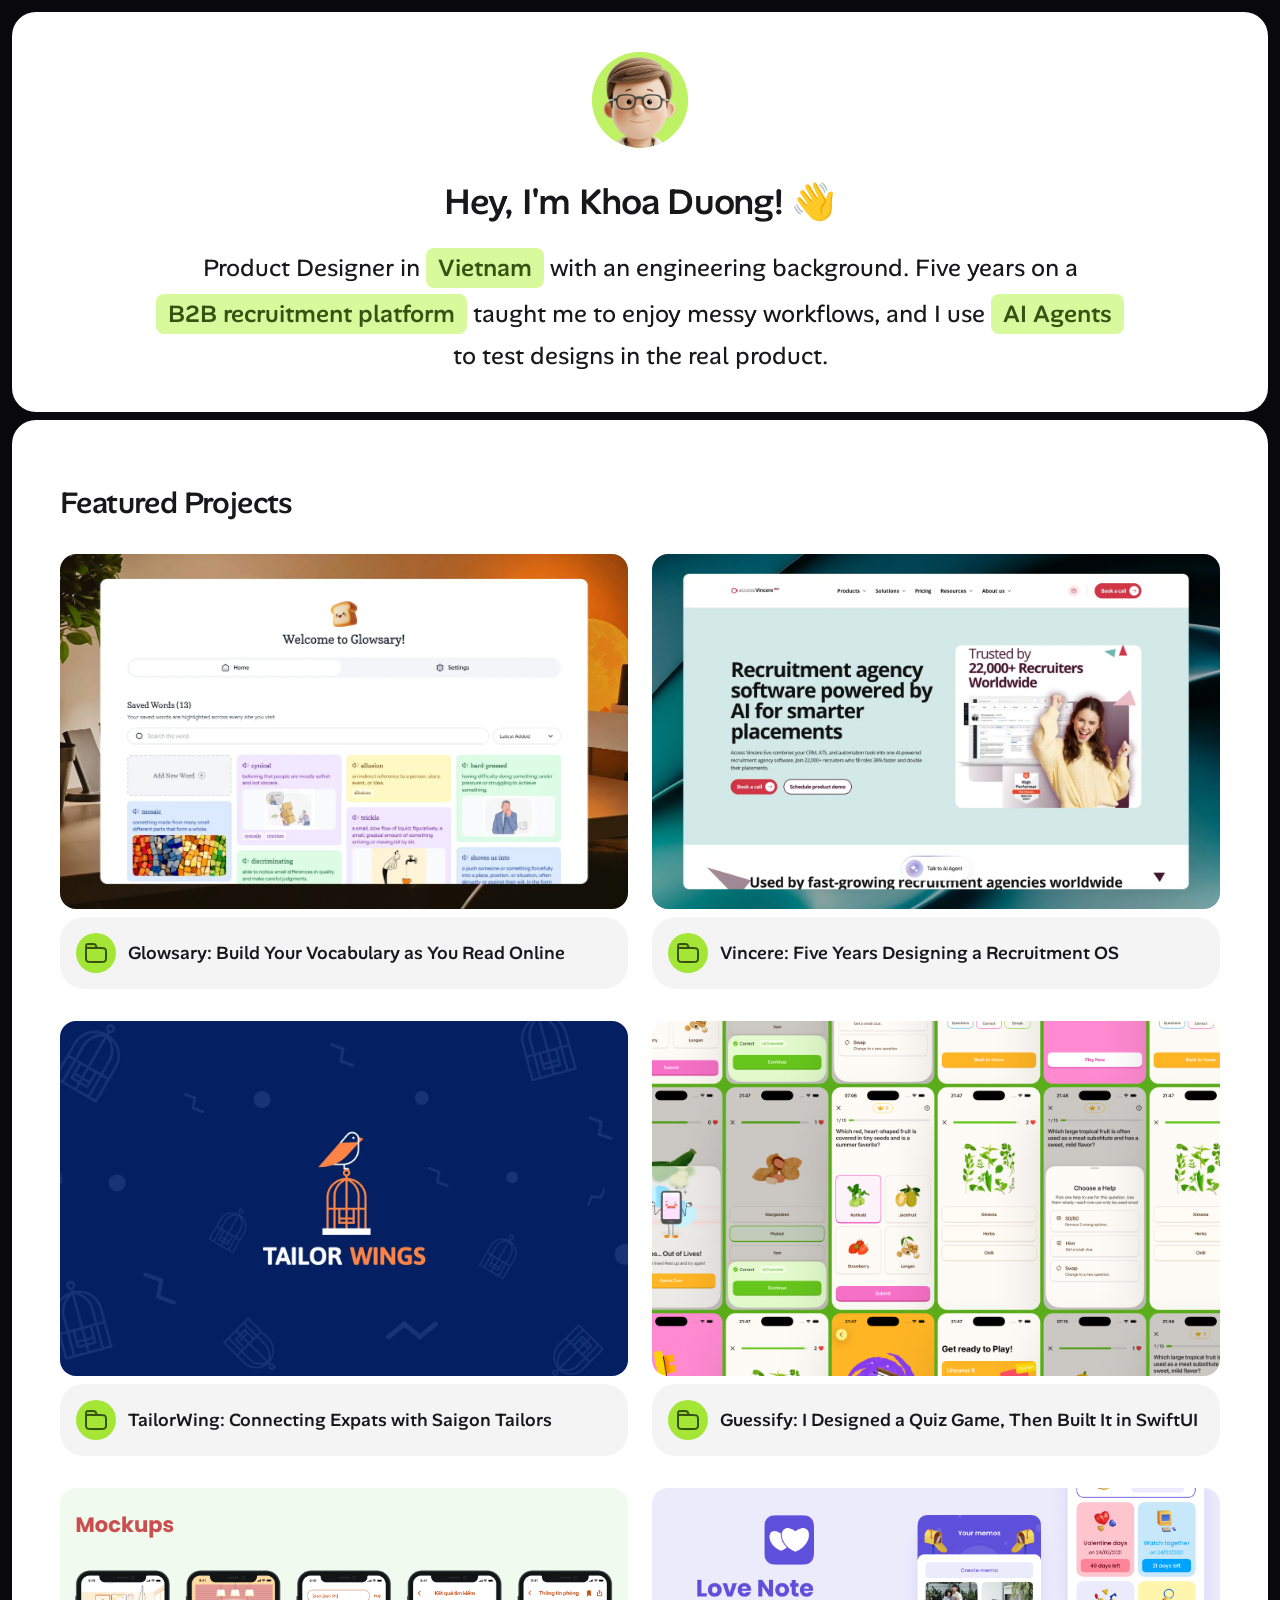
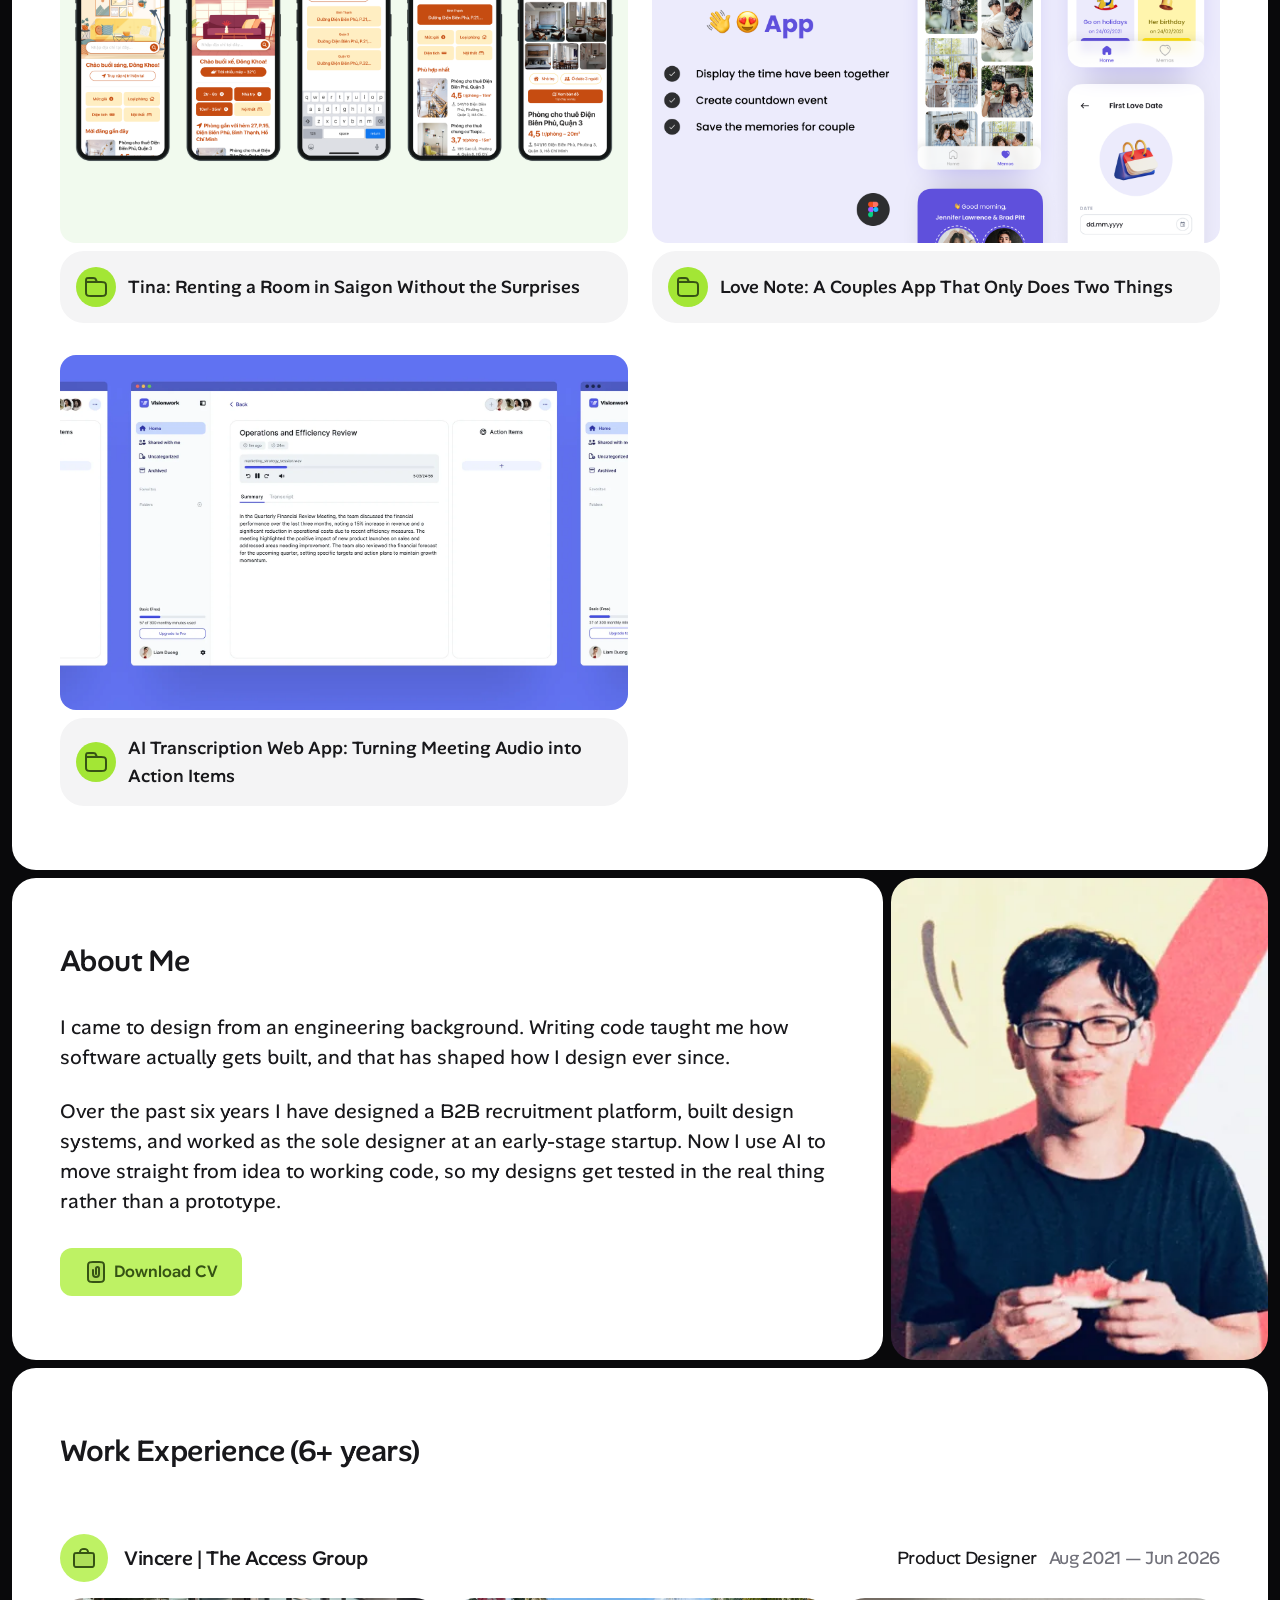
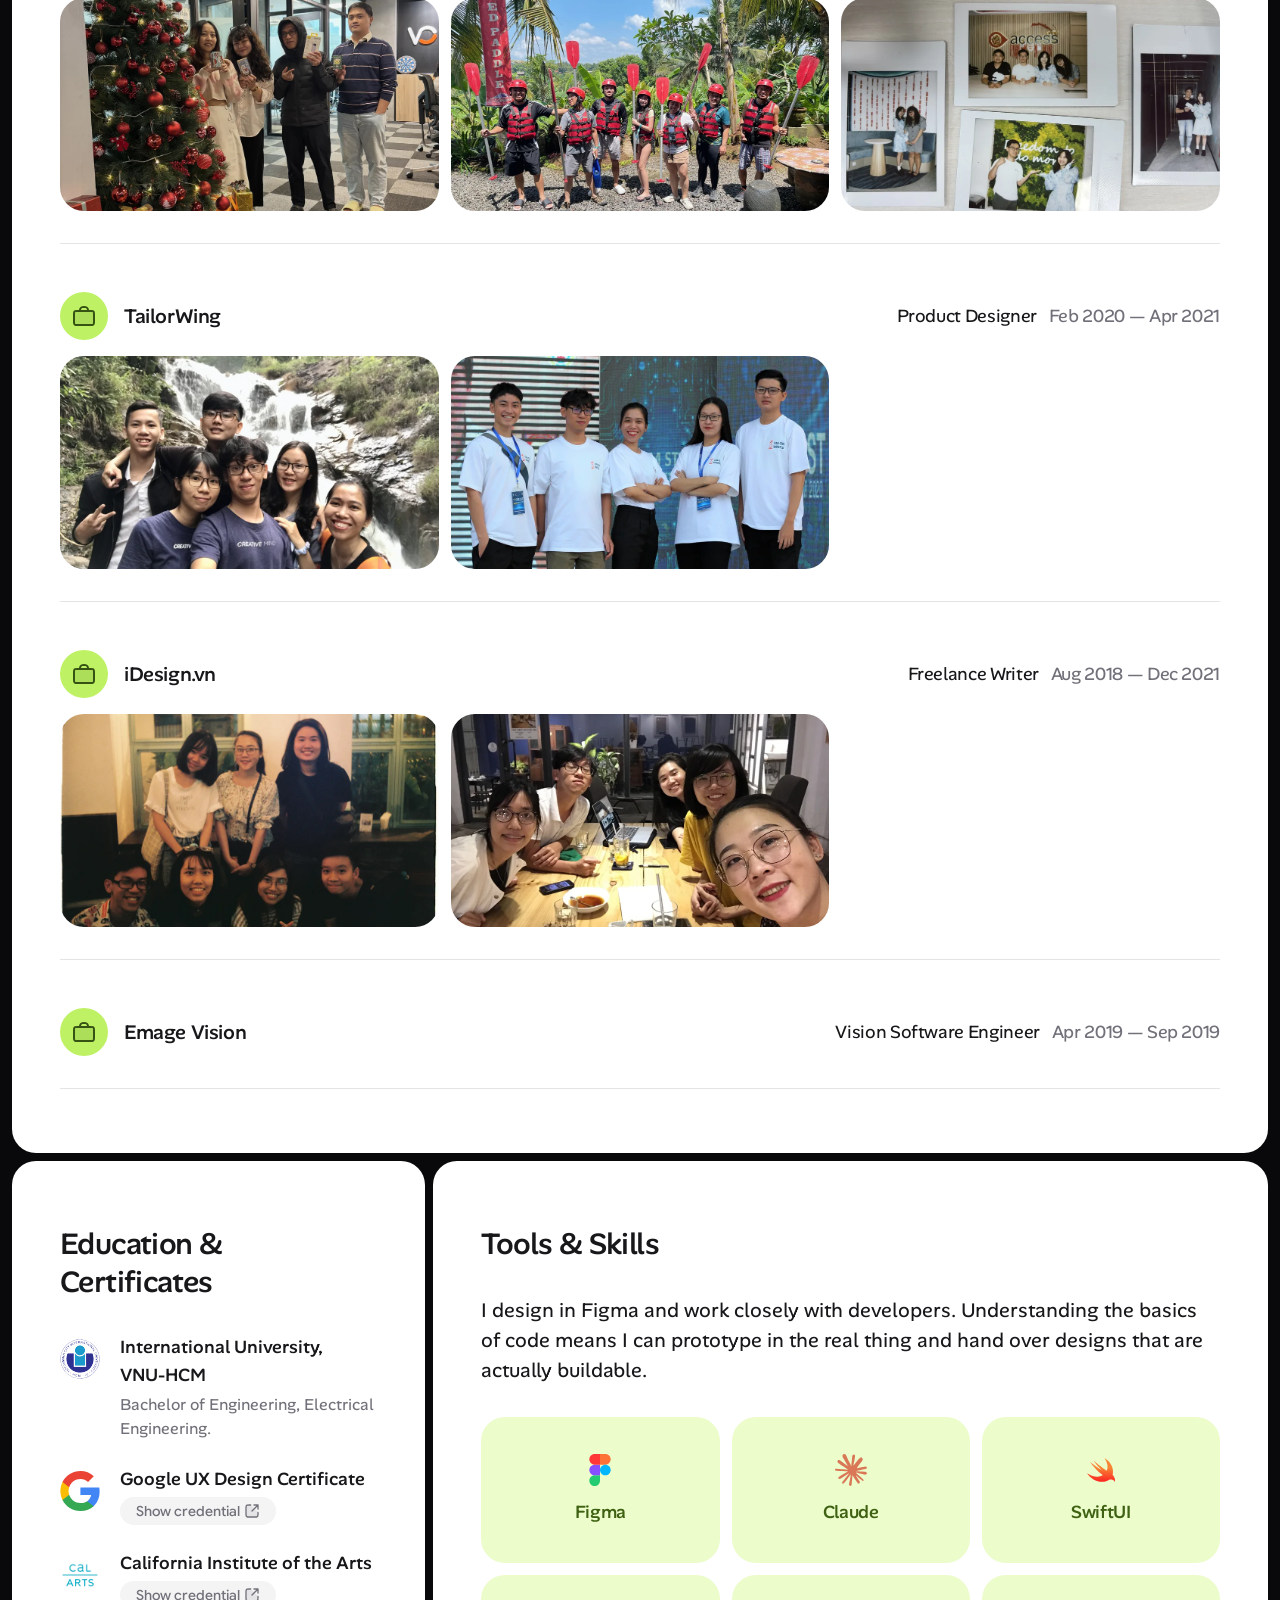
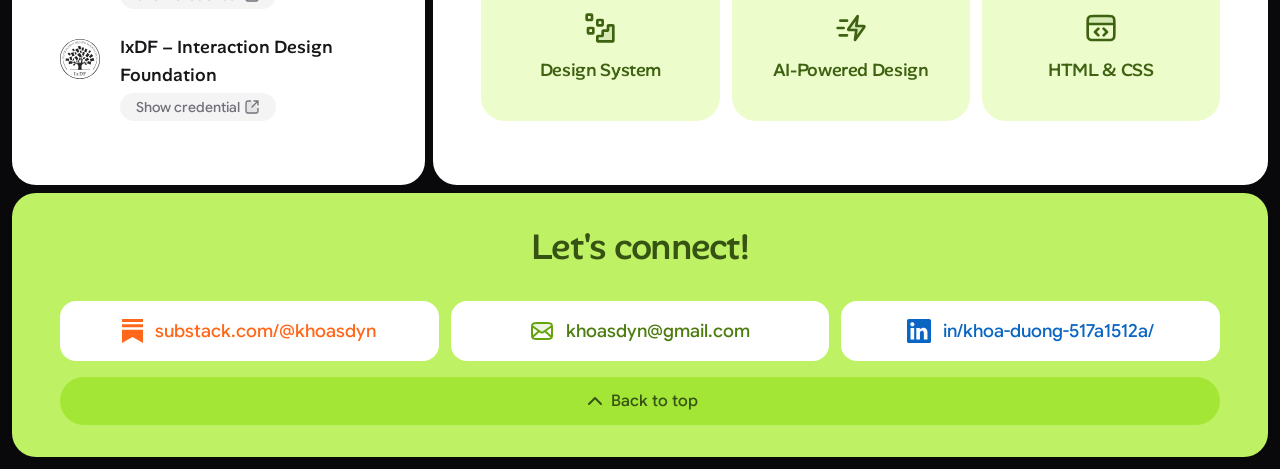
==== commit c2a5aef5: "Add Tina and Love Note case studies, unhide AI Transcription" ====
--- a/index.html
+++ b/index.html
@@ -106,20 +106,26 @@
         </div>
       </a>
 
-      <!-- ============ HIDDEN: AI TRANSCRIPTION WEB APP ============
-           Hidden in August 2026 at Khoa's request. This is temporary, not a
-           removal: he may well want to show this project again later.
-
-           Nothing has been deleted. `ai-transcription.html` is untouched and
-           still in the repo, and every image is still in
-           `assets/project-case-study-images/ai-transcription/`. The page also
-           carries a `<meta name="robots" content="noindex">` line again while
-           it is hidden, so search engines drop it rather than keep serving a
-           card-less page.
-
-           To bring it back: uncomment this card, and delete the noindex line
-           from `ai-transcription.html`. Nothing else needs to change. -->
-      <!--
+      <a class="project" href="tina.html">
+        <div class="project-cover">
+          <img src="assets/project-case-study-images/tina/tina-cover.webp" width="1920" height="1080" alt="Five Tina screens in iPhone frames, showing the home screen, the address search, the results list and a room detail page" loading="lazy">
+        </div>
+        <div class="project-label">
+          <span class="icon-badge icon-badge-lg"><i class="icon i-folder" aria-hidden="true"></i></span>
+          <h3>Tina: Renting a Room in Saigon Without the Surprises</h3>
+        </div>
+      </a>
+
+      <a class="project" href="love-note.html">
+        <div class="project-cover">
+          <img src="assets/project-case-study-images/love-note/love-note-cover.webp" width="1920" height="1080" alt="The Love Note title board, with the two-hearts app icon beside three phone screens from the app" loading="lazy">
+        </div>
+        <div class="project-label">
+          <span class="icon-badge icon-badge-lg"><i class="icon i-folder" aria-hidden="true"></i></span>
+          <h3>Love Note: A Couples App That Only Does Two Things</h3>
+        </div>
+      </a>
+
       <a class="project" href="ai-transcription.html">
         <div class="project-cover">
           <img src="assets/project-case-study-images/ai-transcription/ai-transcription-cover.webp" width="1600" height="1200" alt="An AI transcription app, showing the summary of a recorded meeting beside its action items" loading="lazy">
@@ -129,7 +135,6 @@
           <h3>AI Transcription Web App: Turning Meeting Audio into Action Items</h3>
         </div>
       </a>
-      -->
 
     </div>
   </section>
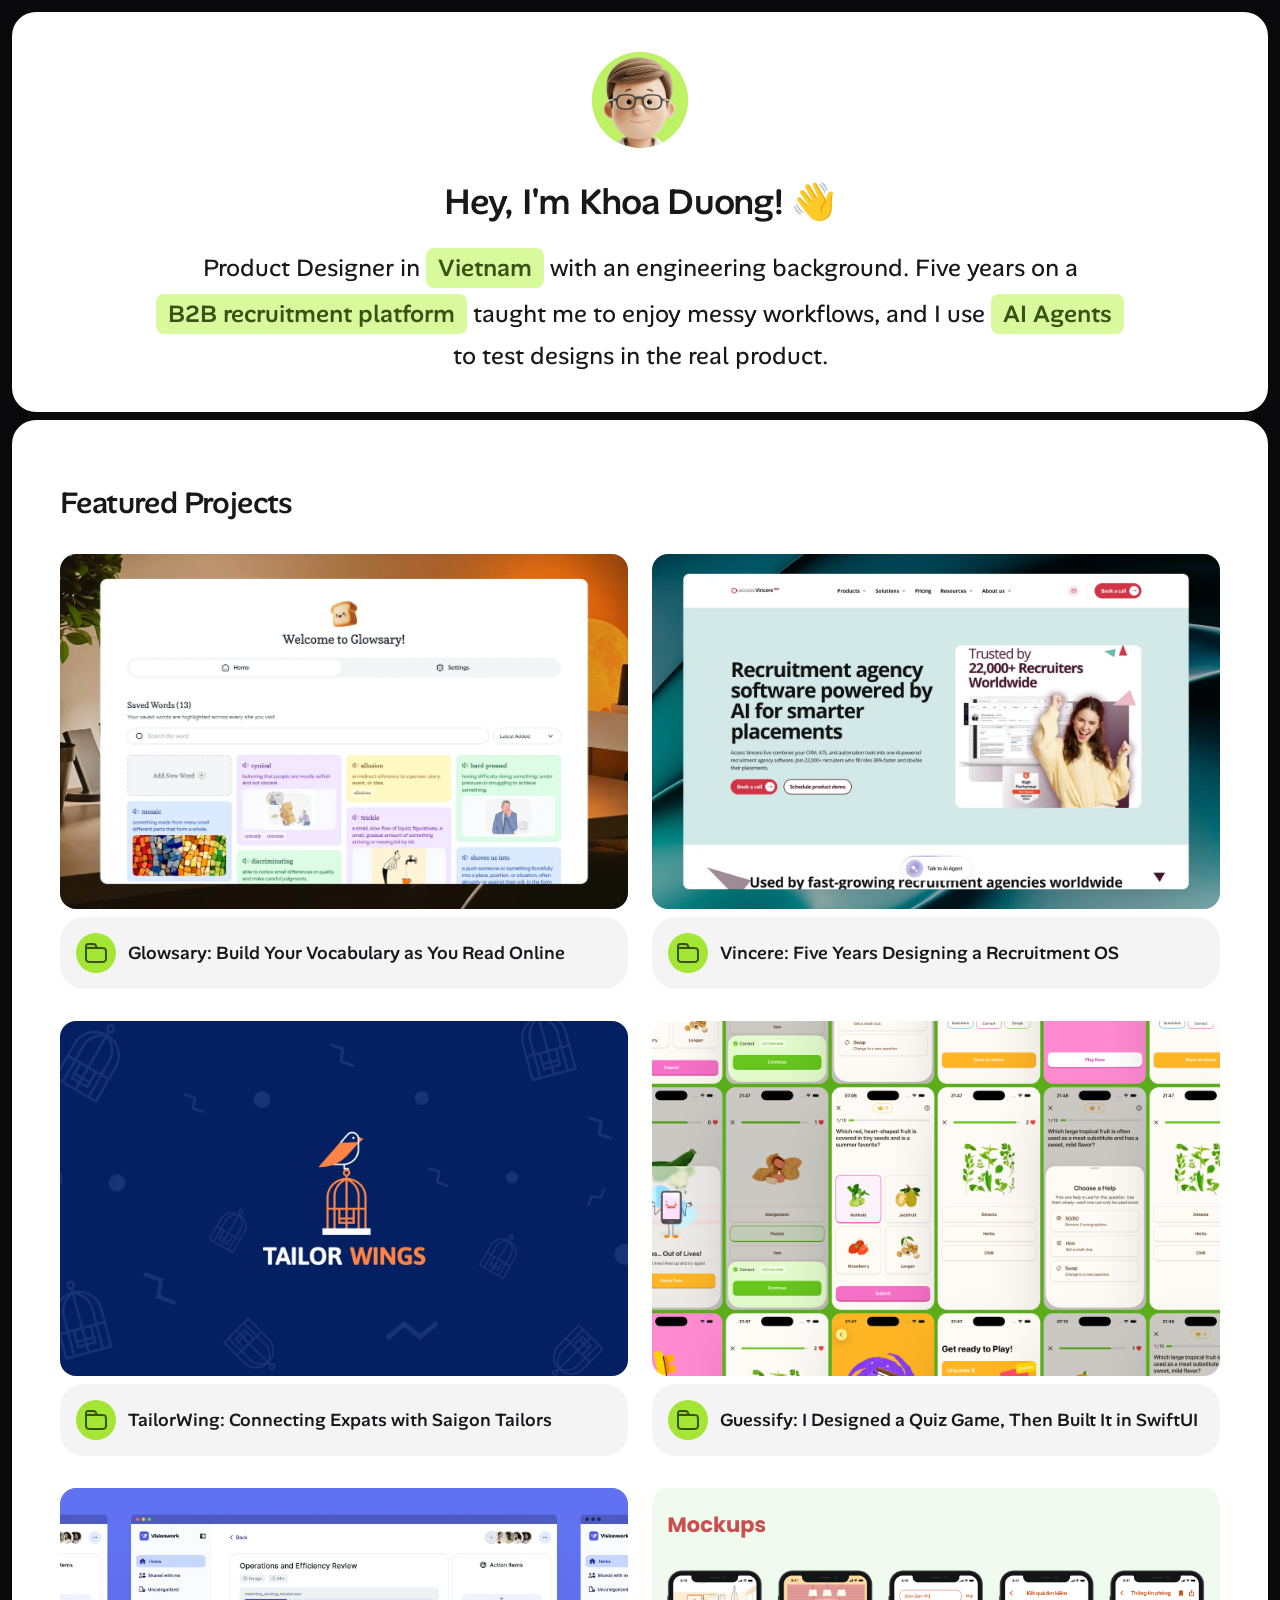
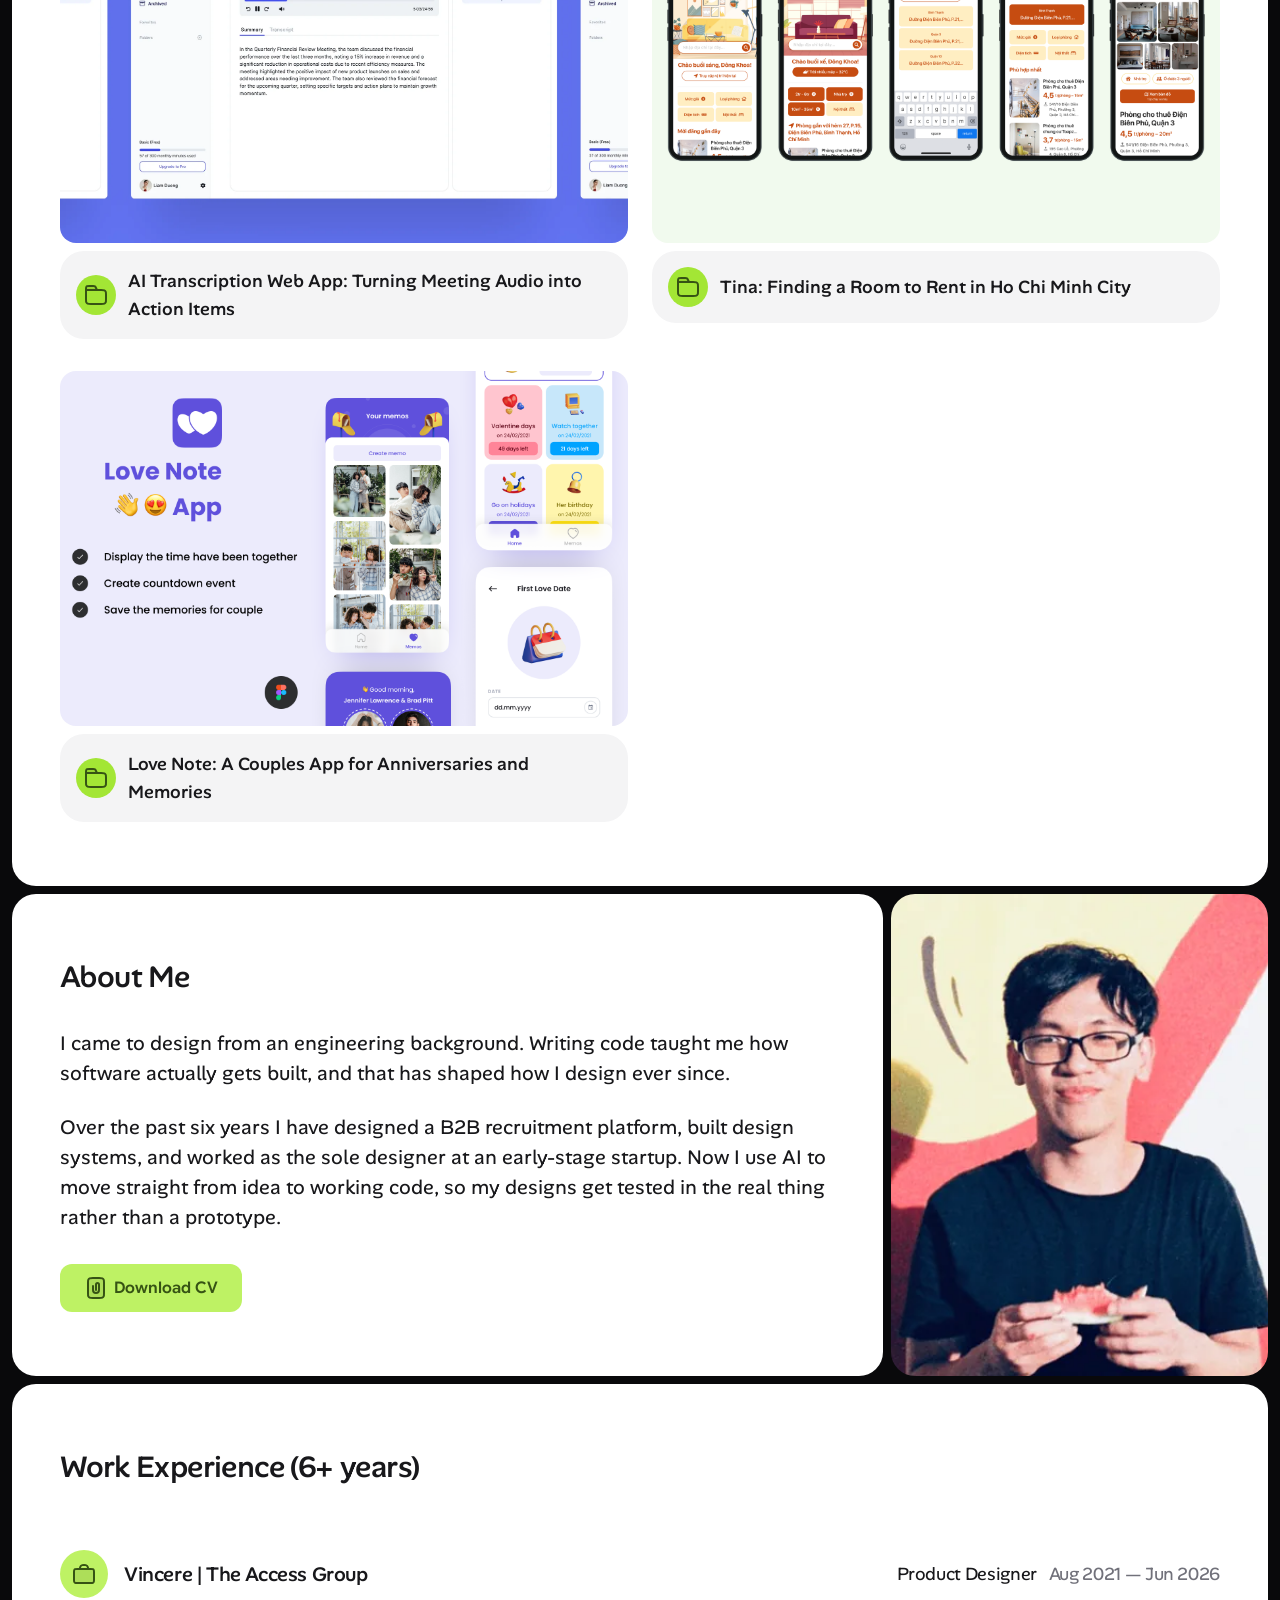
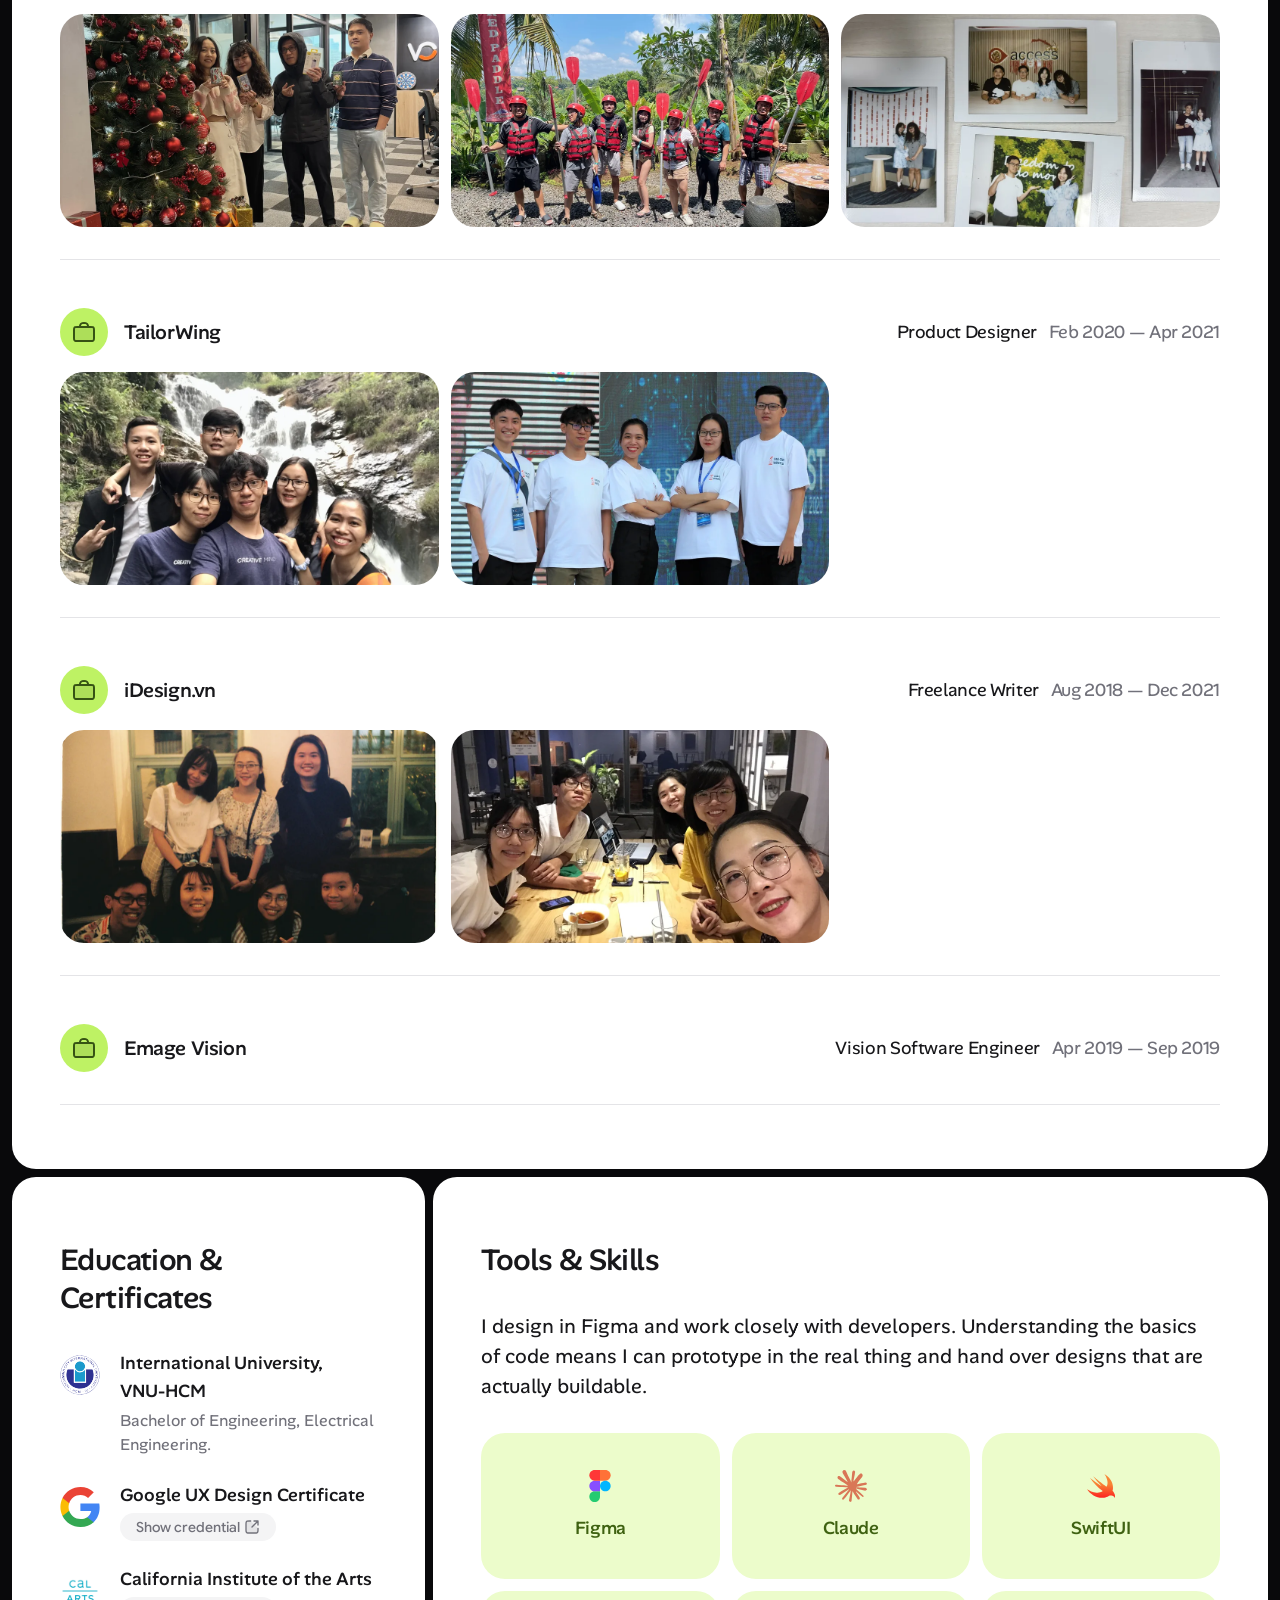
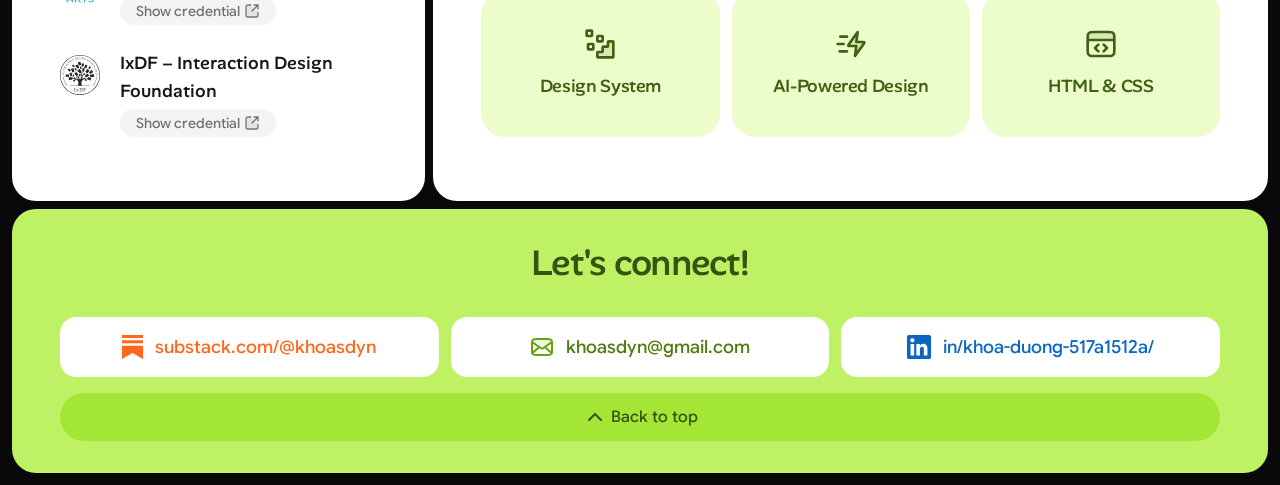
==== commit 772f4dd1: "Rename Tina and Love Note case studies, move AI Transcription card after Guessify" ====
--- a/index.html
+++ b/index.html
@@ -106,13 +106,23 @@
         </div>
       </a>
 
+      <a class="project" href="ai-transcription.html">
+        <div class="project-cover">
+          <img src="assets/project-case-study-images/ai-transcription/ai-transcription-cover.webp" width="1600" height="1200" alt="An AI transcription app, showing the summary of a recorded meeting beside its action items" loading="lazy">
+        </div>
+        <div class="project-label">
+          <span class="icon-badge icon-badge-lg"><i class="icon i-folder" aria-hidden="true"></i></span>
+          <h3>AI Transcription Web App: Turning Meeting Audio into Action Items</h3>
+        </div>
+      </a>
+
       <a class="project" href="tina.html">
         <div class="project-cover">
           <img src="assets/project-case-study-images/tina/tina-cover.webp" width="1920" height="1080" alt="Five Tina screens in iPhone frames, showing the home screen, the address search, the results list and a room detail page" loading="lazy">
         </div>
         <div class="project-label">
           <span class="icon-badge icon-badge-lg"><i class="icon i-folder" aria-hidden="true"></i></span>
-          <h3>Tina: Renting a Room in Saigon Without the Surprises</h3>
+          <h3>Tina: Finding a Room to Rent in Ho Chi Minh City</h3>
         </div>
       </a>
 
@@ -122,17 +132,7 @@
         </div>
         <div class="project-label">
           <span class="icon-badge icon-badge-lg"><i class="icon i-folder" aria-hidden="true"></i></span>
-          <h3>Love Note: A Couples App That Only Does Two Things</h3>
-        </div>
-      </a>
-
-      <a class="project" href="ai-transcription.html">
-        <div class="project-cover">
-          <img src="assets/project-case-study-images/ai-transcription/ai-transcription-cover.webp" width="1600" height="1200" alt="An AI transcription app, showing the summary of a recorded meeting beside its action items" loading="lazy">
-        </div>
-        <div class="project-label">
-          <span class="icon-badge icon-badge-lg"><i class="icon i-folder" aria-hidden="true"></i></span>
-          <h3>AI Transcription Web App: Turning Meeting Audio into Action Items</h3>
+          <h3>Love Note: A Couples App for Anniversaries and Memories</h3>
         </div>
       </a>
 
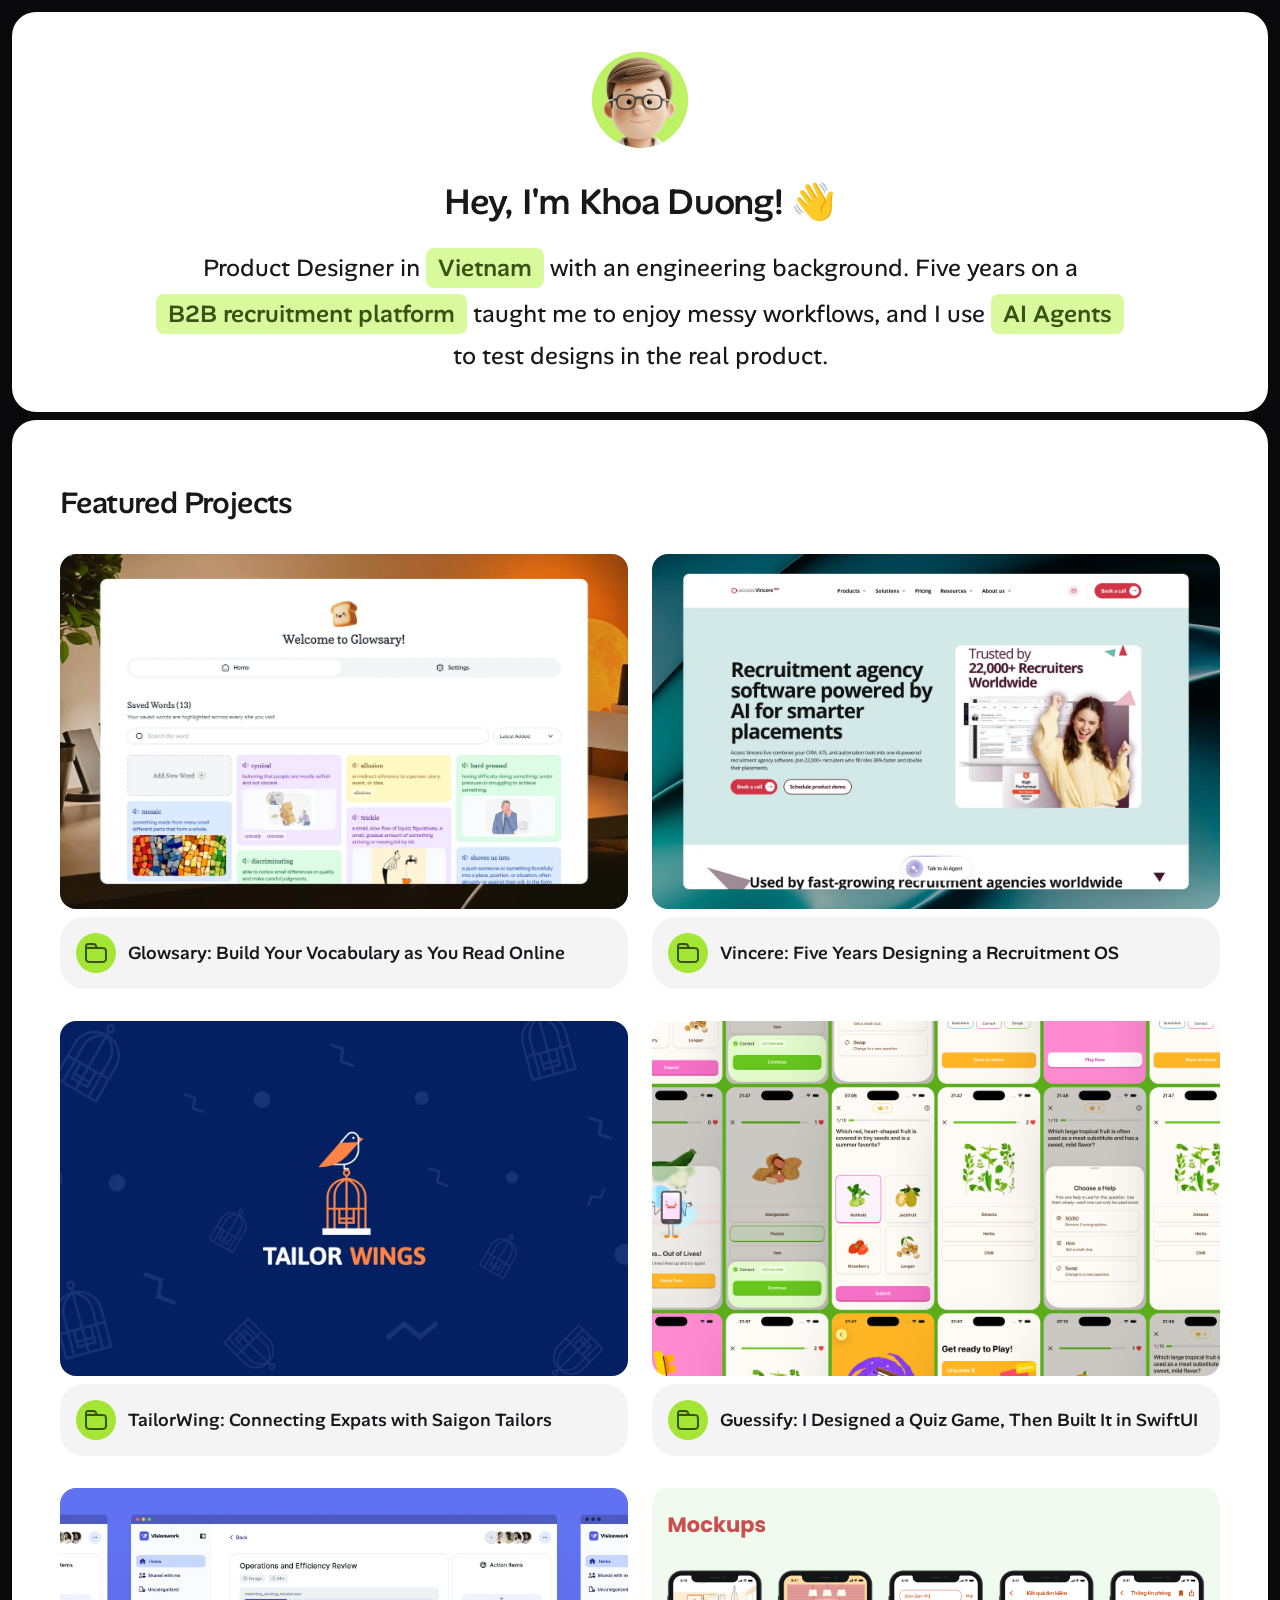
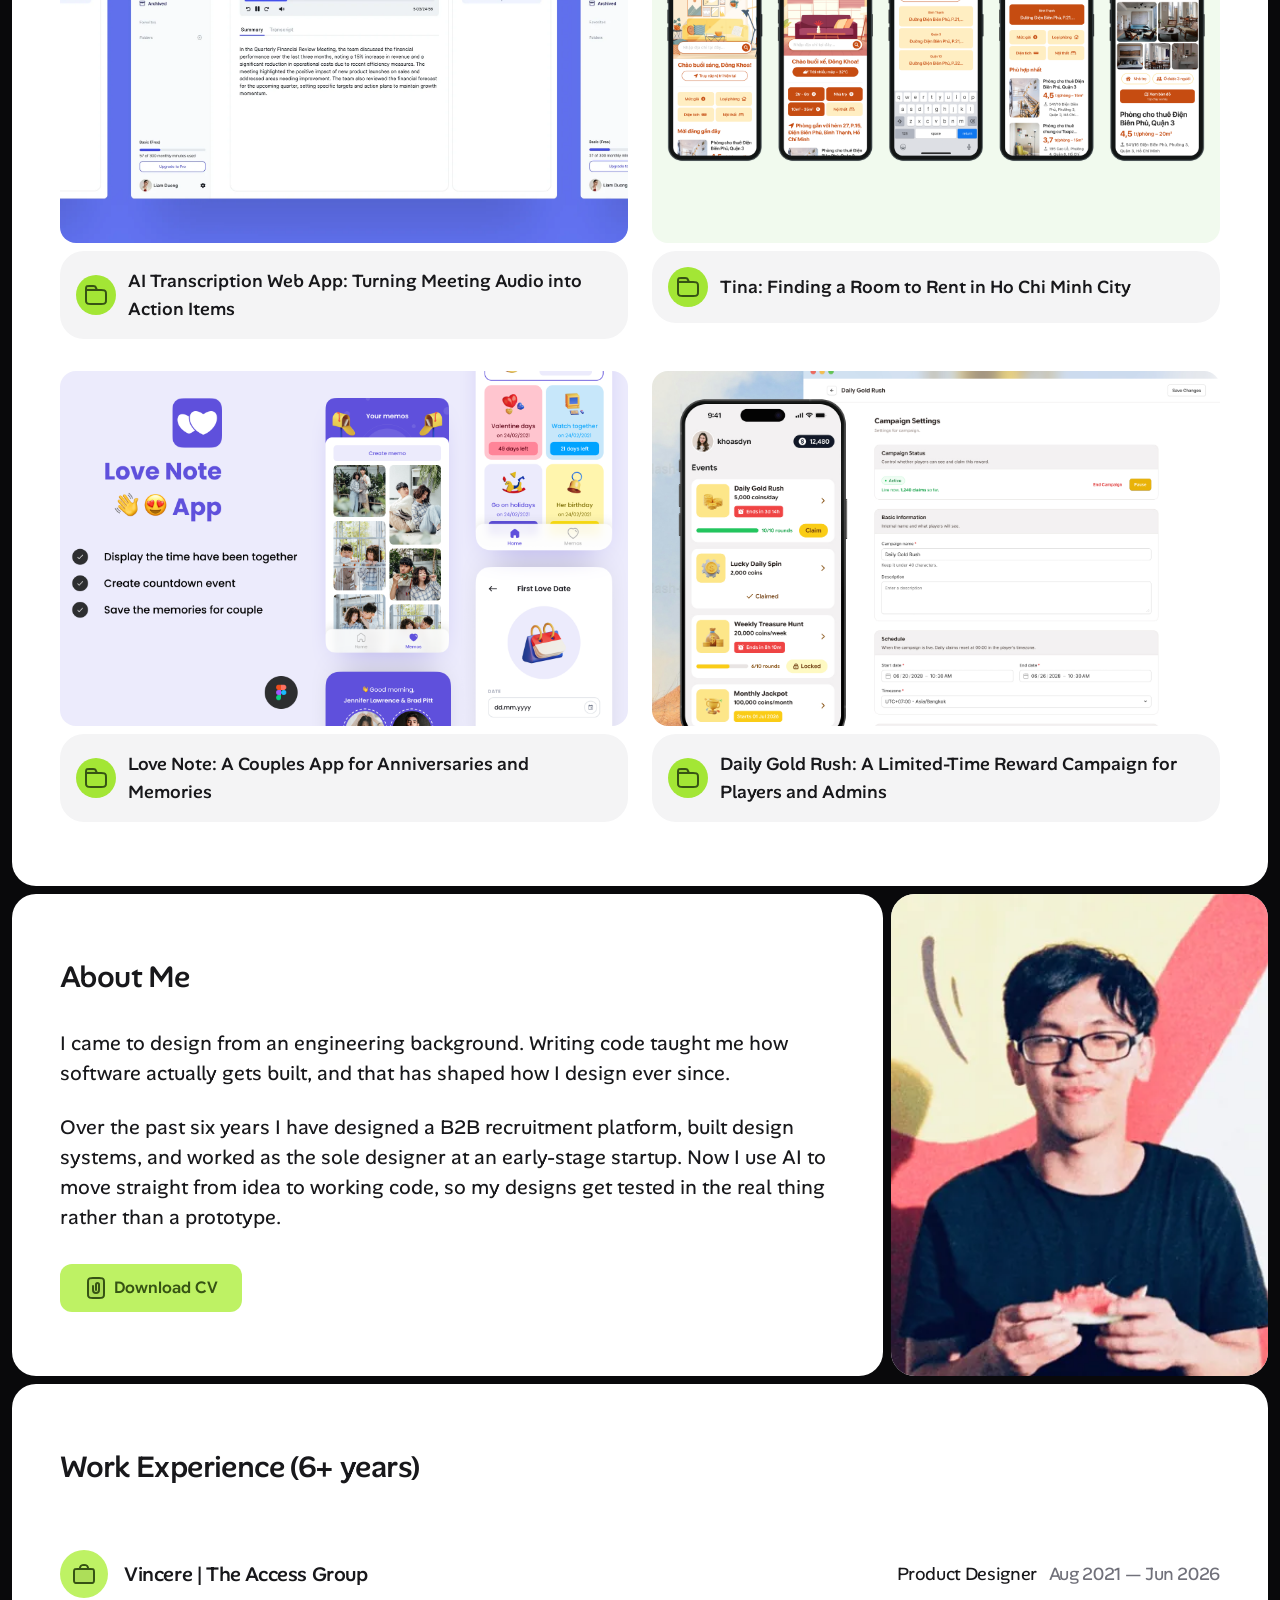
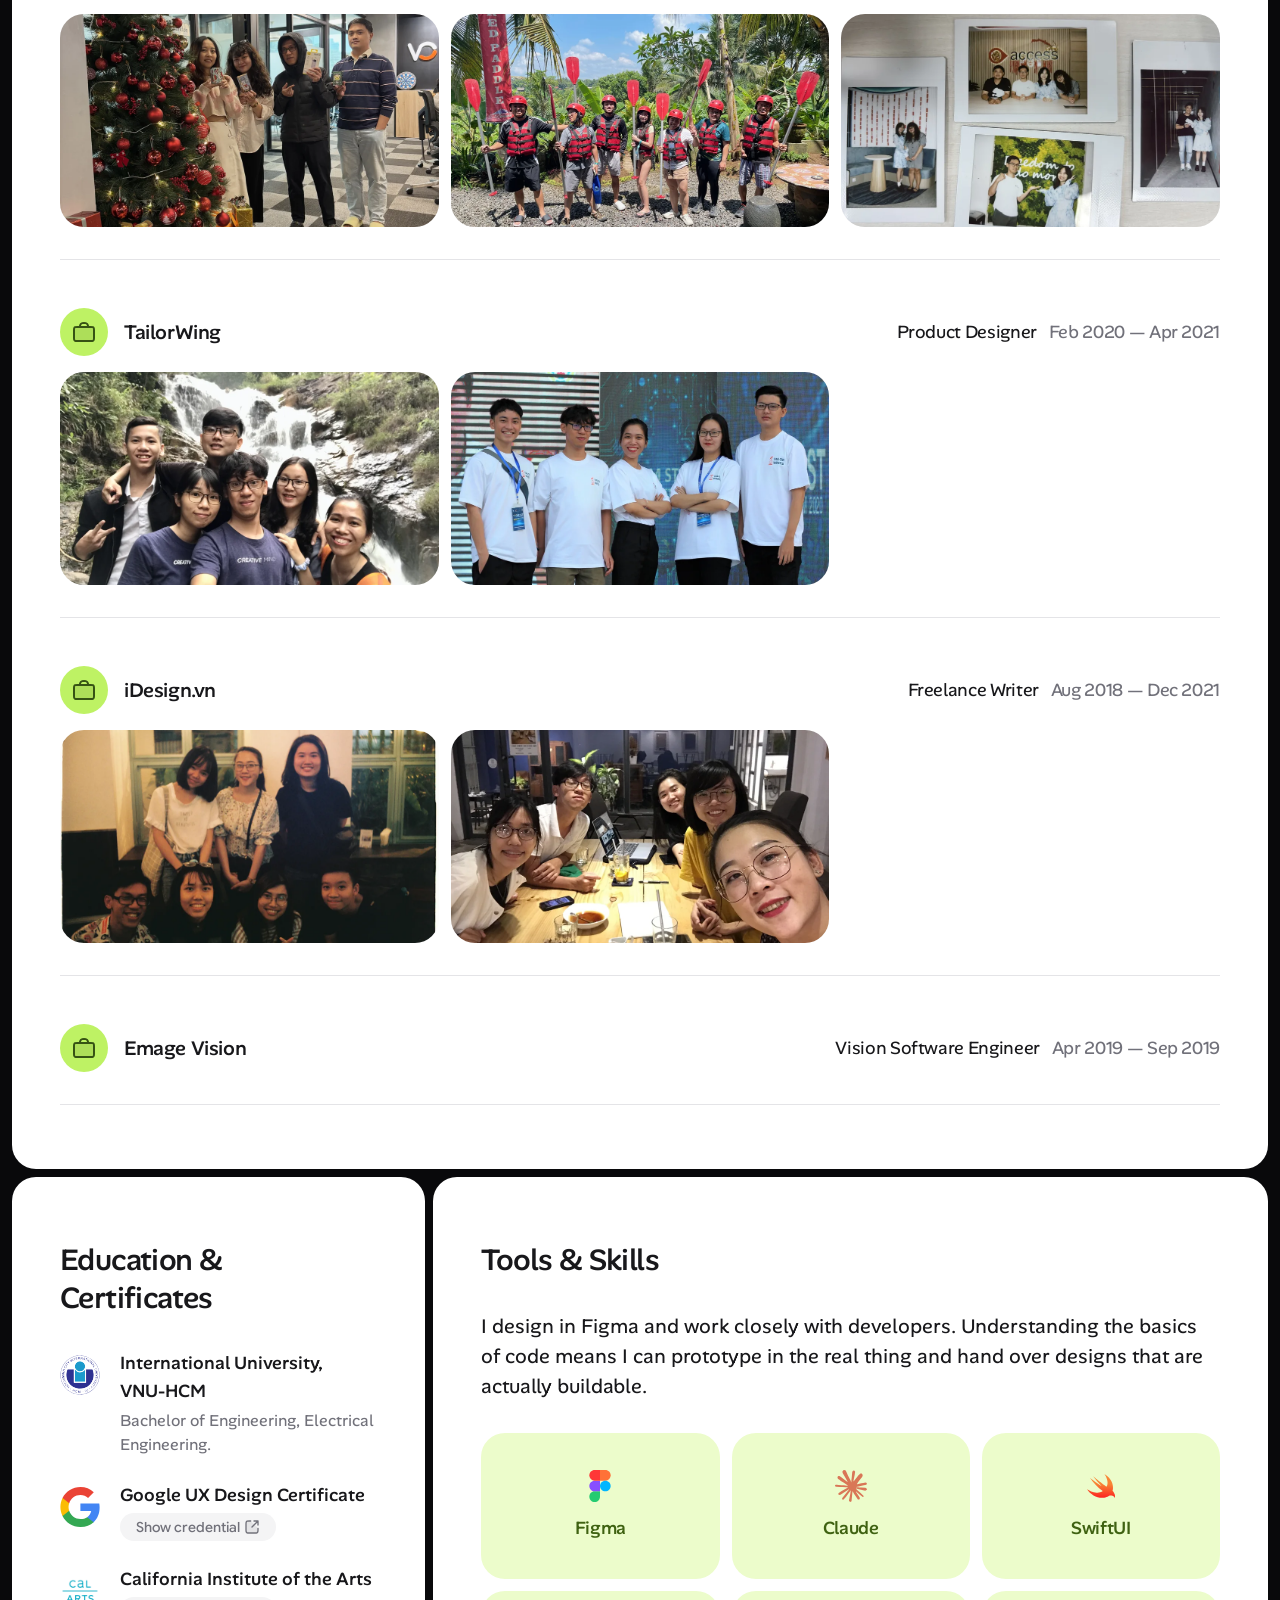
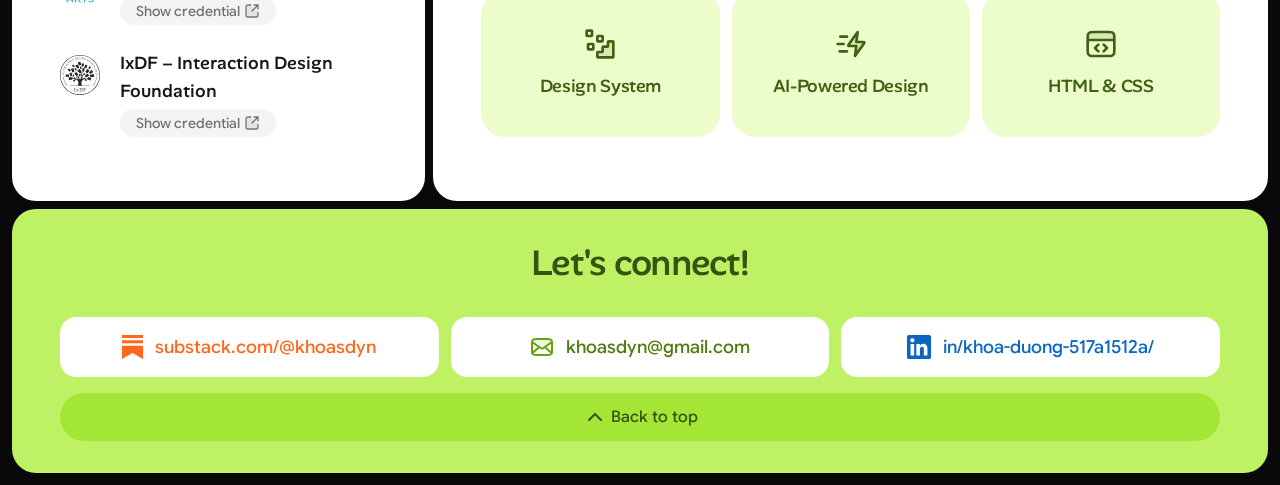
==== commit 116f3617: "Add the Daily Gold Rush case study" ====
--- a/index.html
+++ b/index.html
@@ -133,6 +133,16 @@
         <div class="project-label">
           <span class="icon-badge icon-badge-lg"><i class="icon i-folder" aria-hidden="true"></i></span>
           <h3>Love Note: A Couples App for Anniversaries and Memories</h3>
+        </div>
+      </a>
+
+      <a class="project" href="daily-gold-rush.html">
+        <div class="project-cover">
+          <img src="assets/project-case-study-images/daily-gold-rush/thumbnail.webp" width="1600" height="1200" alt="An iPhone showing a list of reward events with a Claim button, in front of a desktop browser window showing the Daily Gold Rush campaign settings page" loading="lazy">
+        </div>
+        <div class="project-label">
+          <span class="icon-badge icon-badge-lg"><i class="icon i-folder" aria-hidden="true"></i></span>
+          <h3>Daily Gold Rush: A Limited-Time Reward Campaign for Players and Admins</h3>
         </div>
       </a>
 
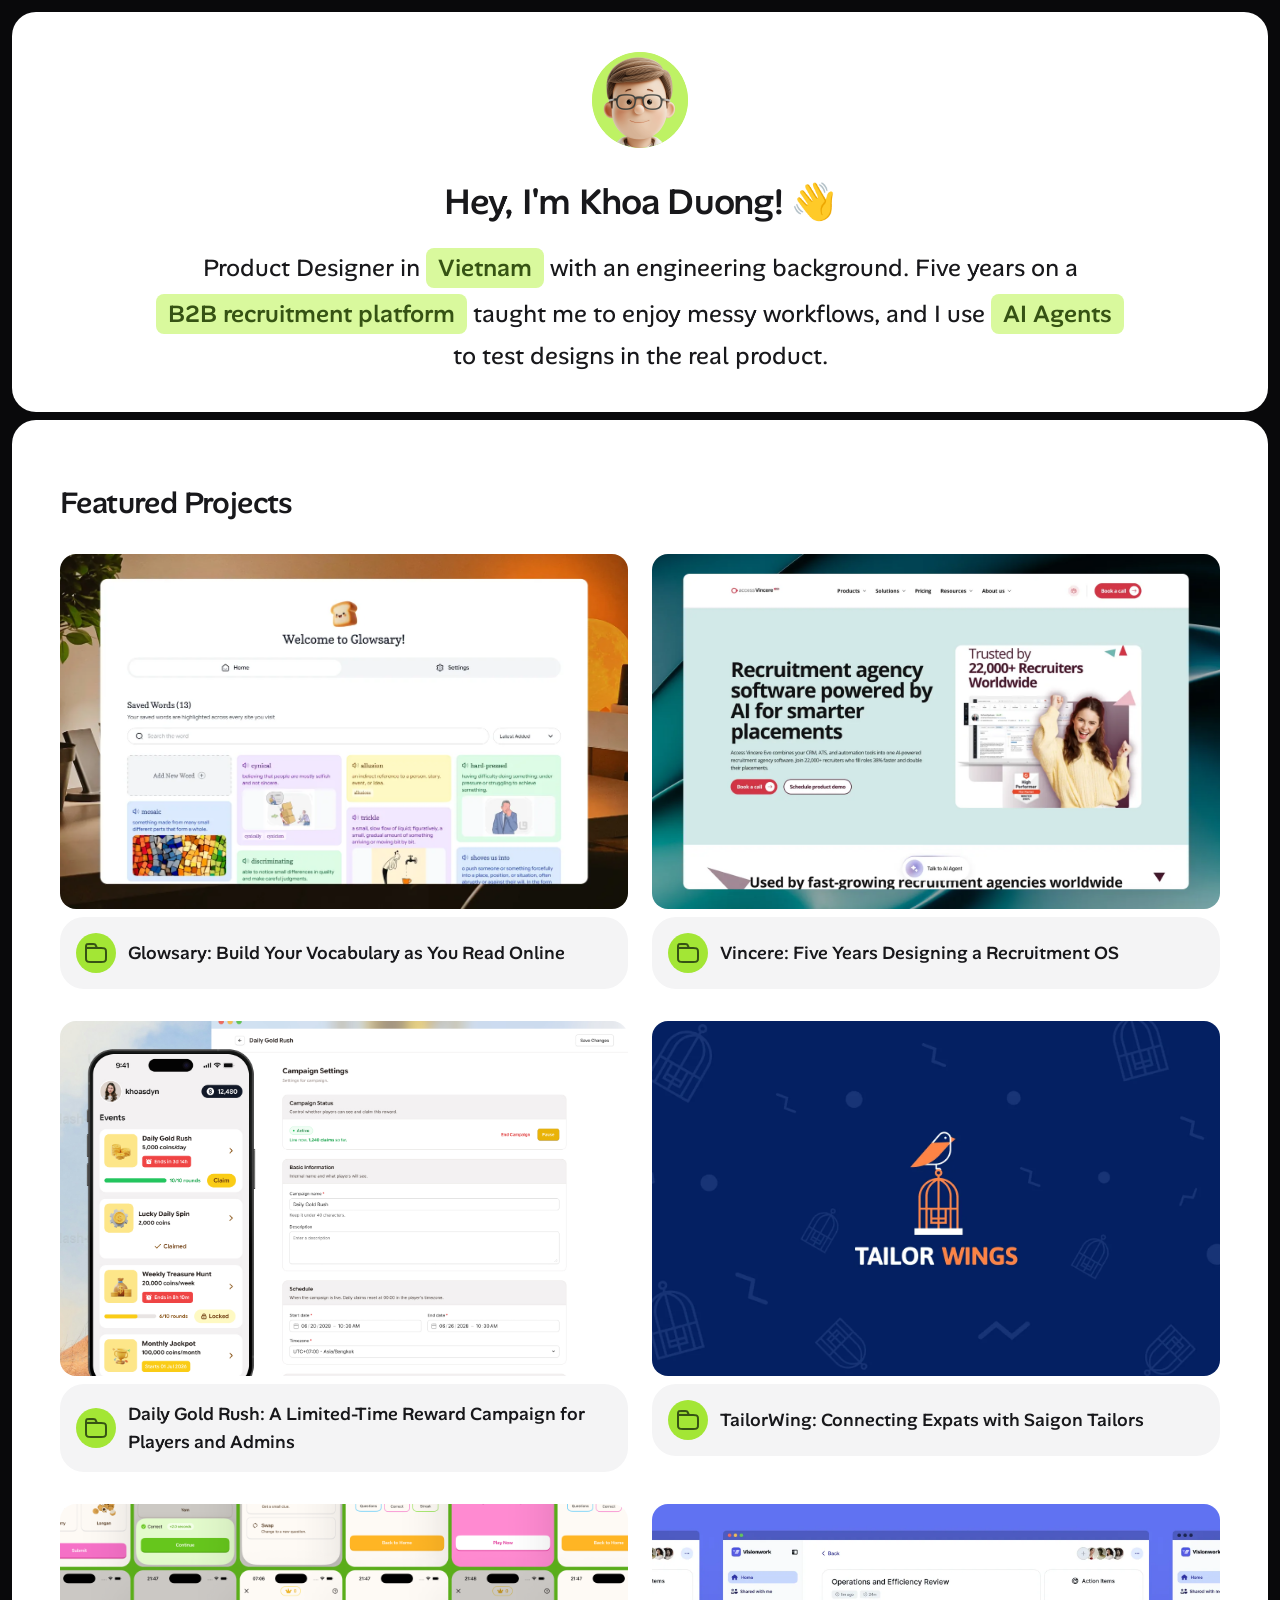
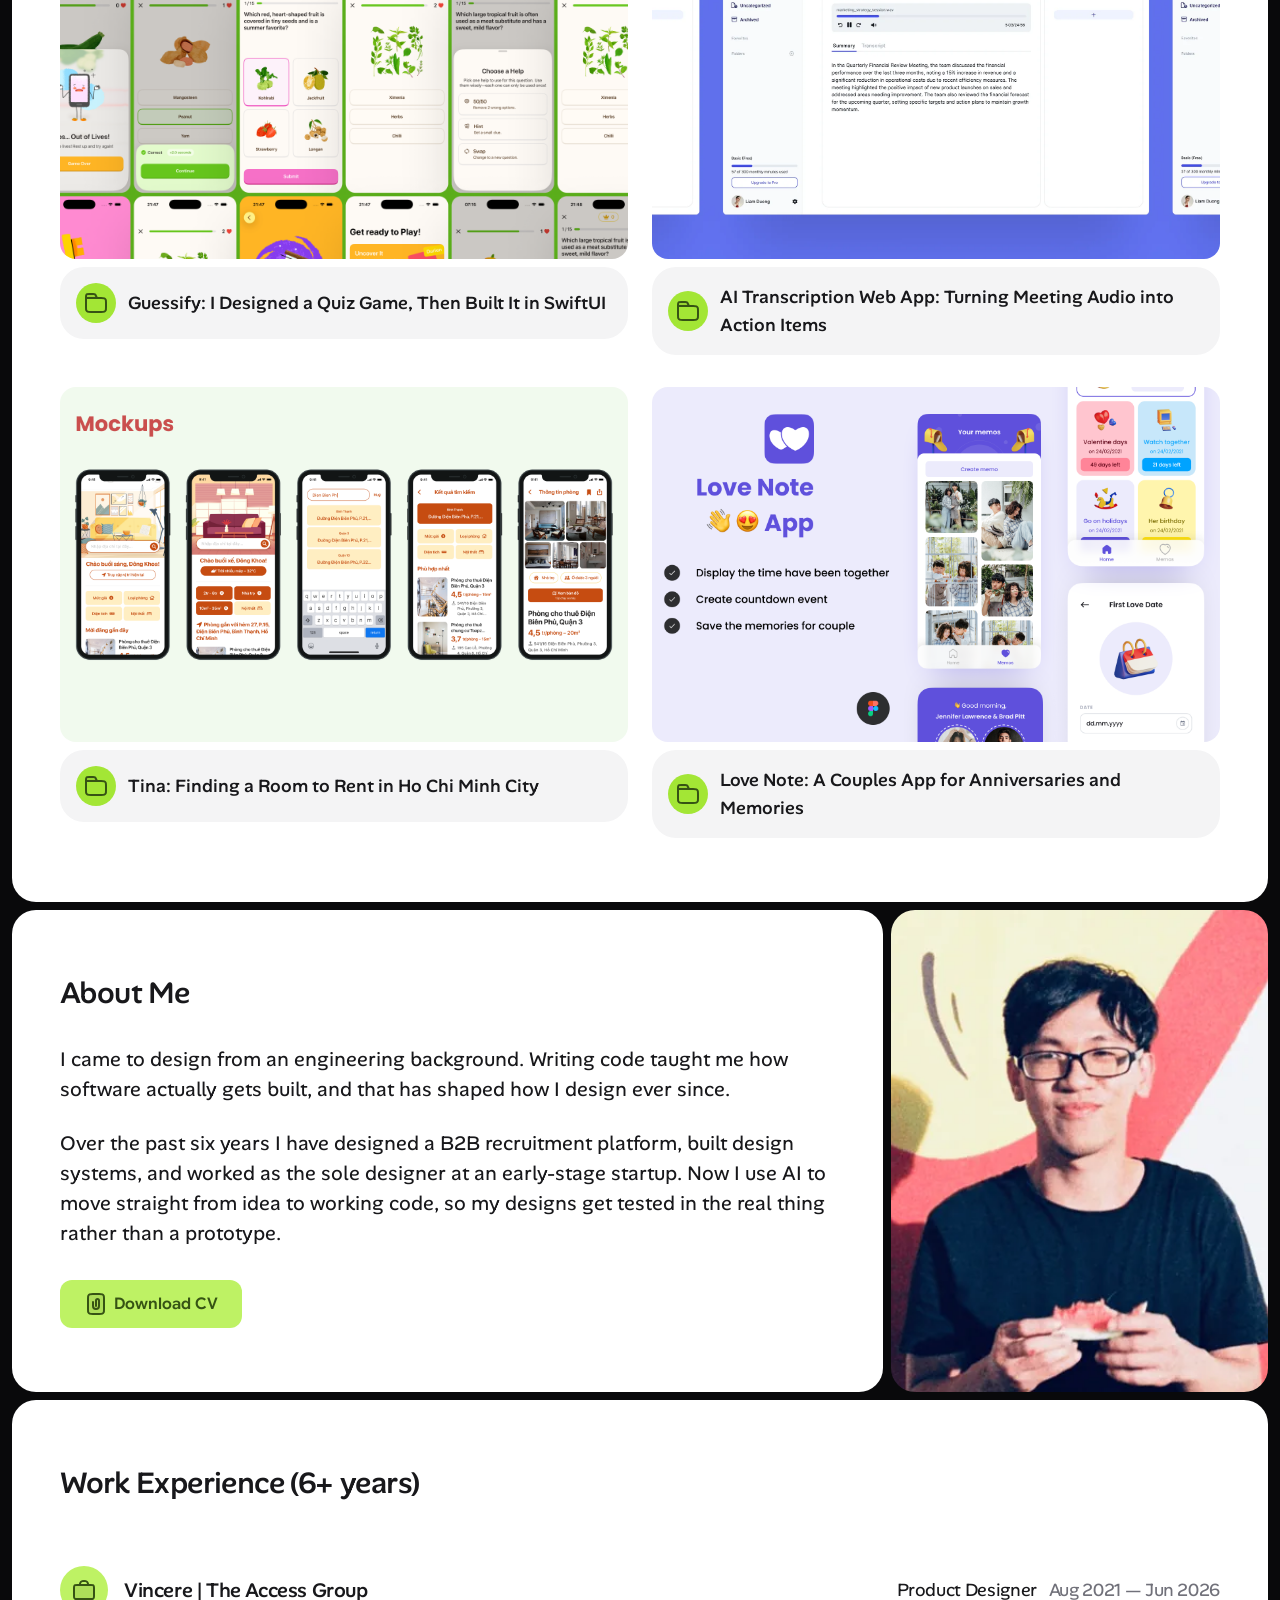
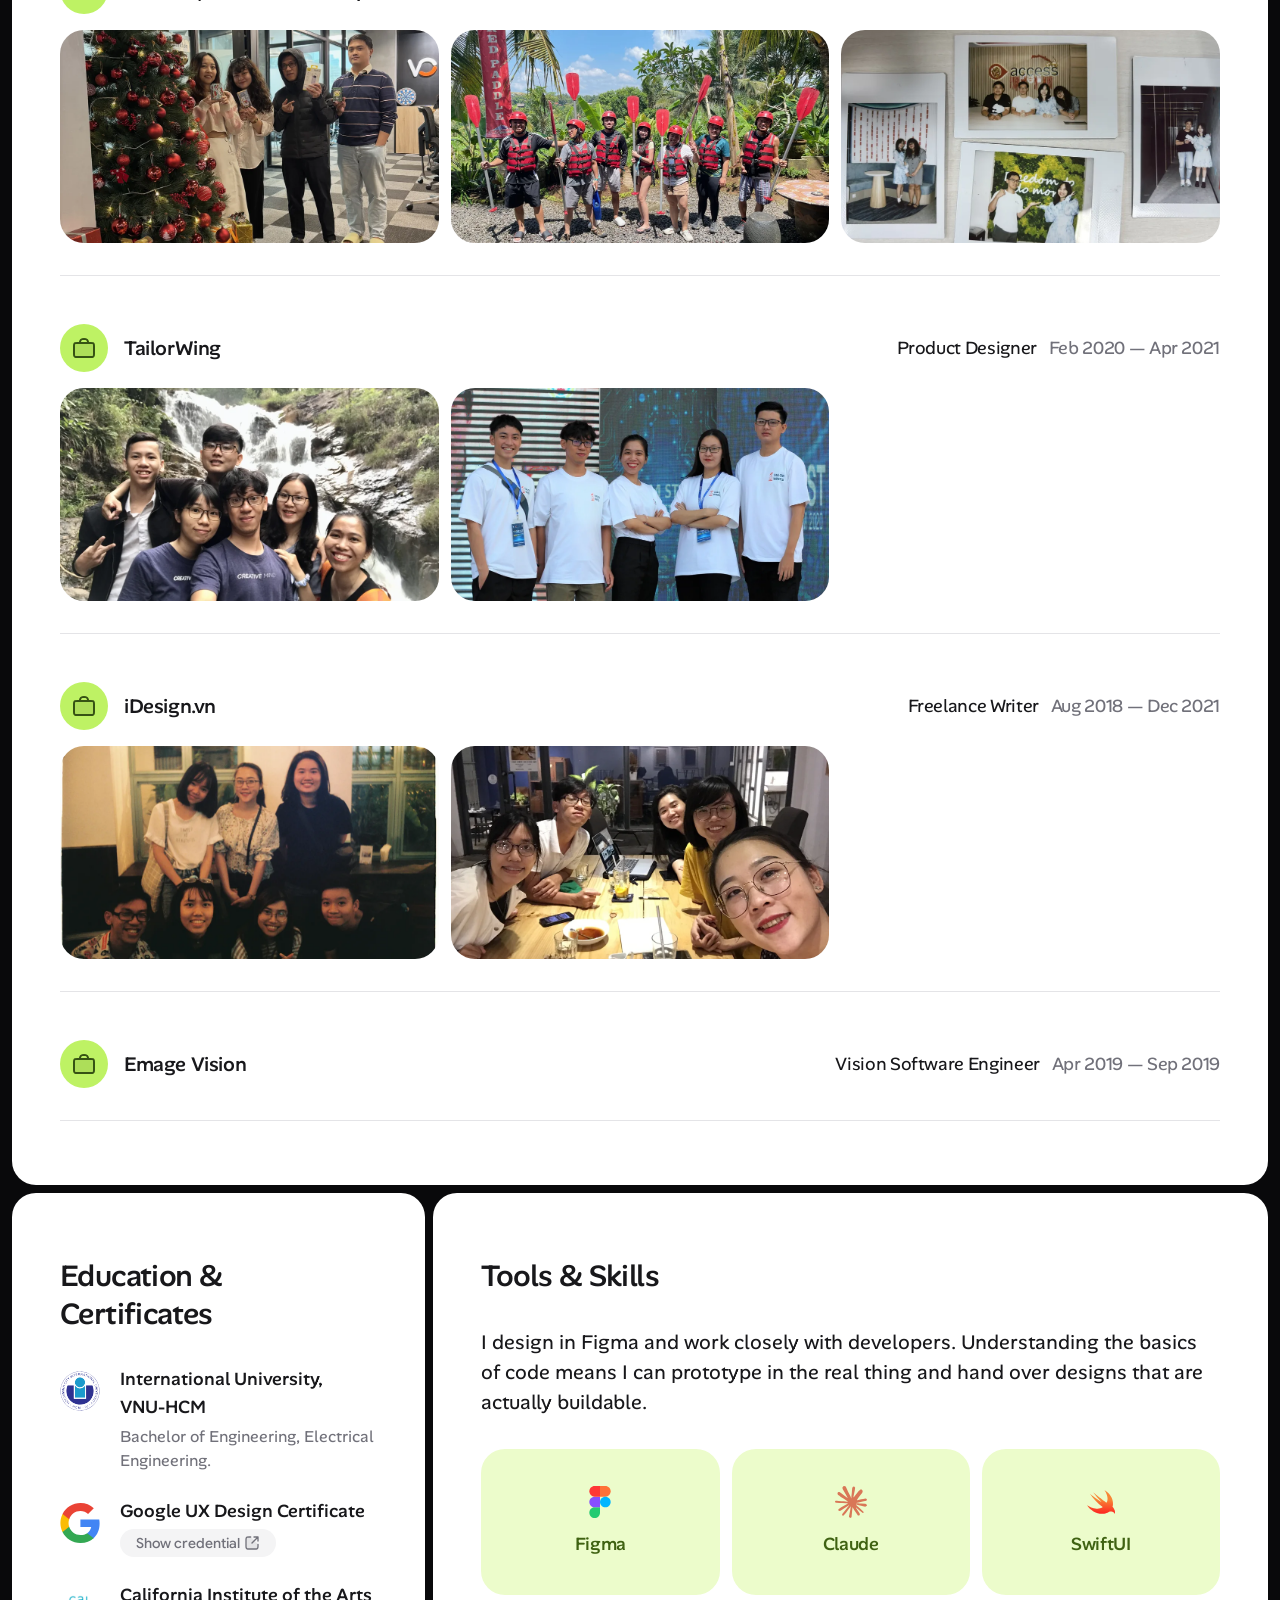
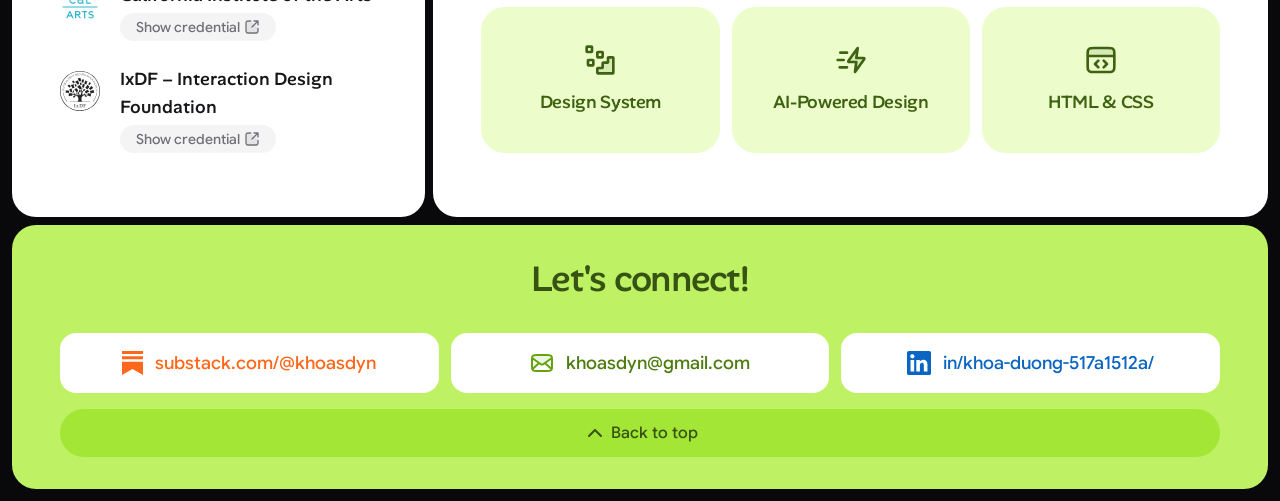
==== commit d171e95f: "Add the admin Figma board to Daily Gold Rush and move its card after Vincere" ====
--- a/index.html
+++ b/index.html
@@ -86,6 +86,16 @@
         </div>
       </a>
 
+      <a class="project" href="daily-gold-rush.html">
+        <div class="project-cover">
+          <img src="assets/project-case-study-images/daily-gold-rush/thumbnail.webp" width="1600" height="1200" alt="An iPhone showing a list of reward events with a Claim button, in front of a desktop browser window showing the Daily Gold Rush campaign settings page" loading="lazy">
+        </div>
+        <div class="project-label">
+          <span class="icon-badge icon-badge-lg"><i class="icon i-folder" aria-hidden="true"></i></span>
+          <h3>Daily Gold Rush: A Limited-Time Reward Campaign for Players and Admins</h3>
+        </div>
+      </a>
+
       <a class="project" href="tailorwing.html">
         <div class="project-cover">
           <img src="assets/project-case-study-images/tailorwing/tailorwing-cover.webp" width="1600" height="900" alt="The Tailor Wings logo, a bird perched on top of an open birdcage, on a navy background" loading="lazy">
@@ -133,16 +143,6 @@
         <div class="project-label">
           <span class="icon-badge icon-badge-lg"><i class="icon i-folder" aria-hidden="true"></i></span>
           <h3>Love Note: A Couples App for Anniversaries and Memories</h3>
-        </div>
-      </a>
-
-      <a class="project" href="daily-gold-rush.html">
-        <div class="project-cover">
-          <img src="assets/project-case-study-images/daily-gold-rush/thumbnail.webp" width="1600" height="1200" alt="An iPhone showing a list of reward events with a Claim button, in front of a desktop browser window showing the Daily Gold Rush campaign settings page" loading="lazy">
-        </div>
-        <div class="project-label">
-          <span class="icon-badge icon-badge-lg"><i class="icon i-folder" aria-hidden="true"></i></span>
-          <h3>Daily Gold Rush: A Limited-Time Reward Campaign for Players and Admins</h3>
         </div>
       </a>
 
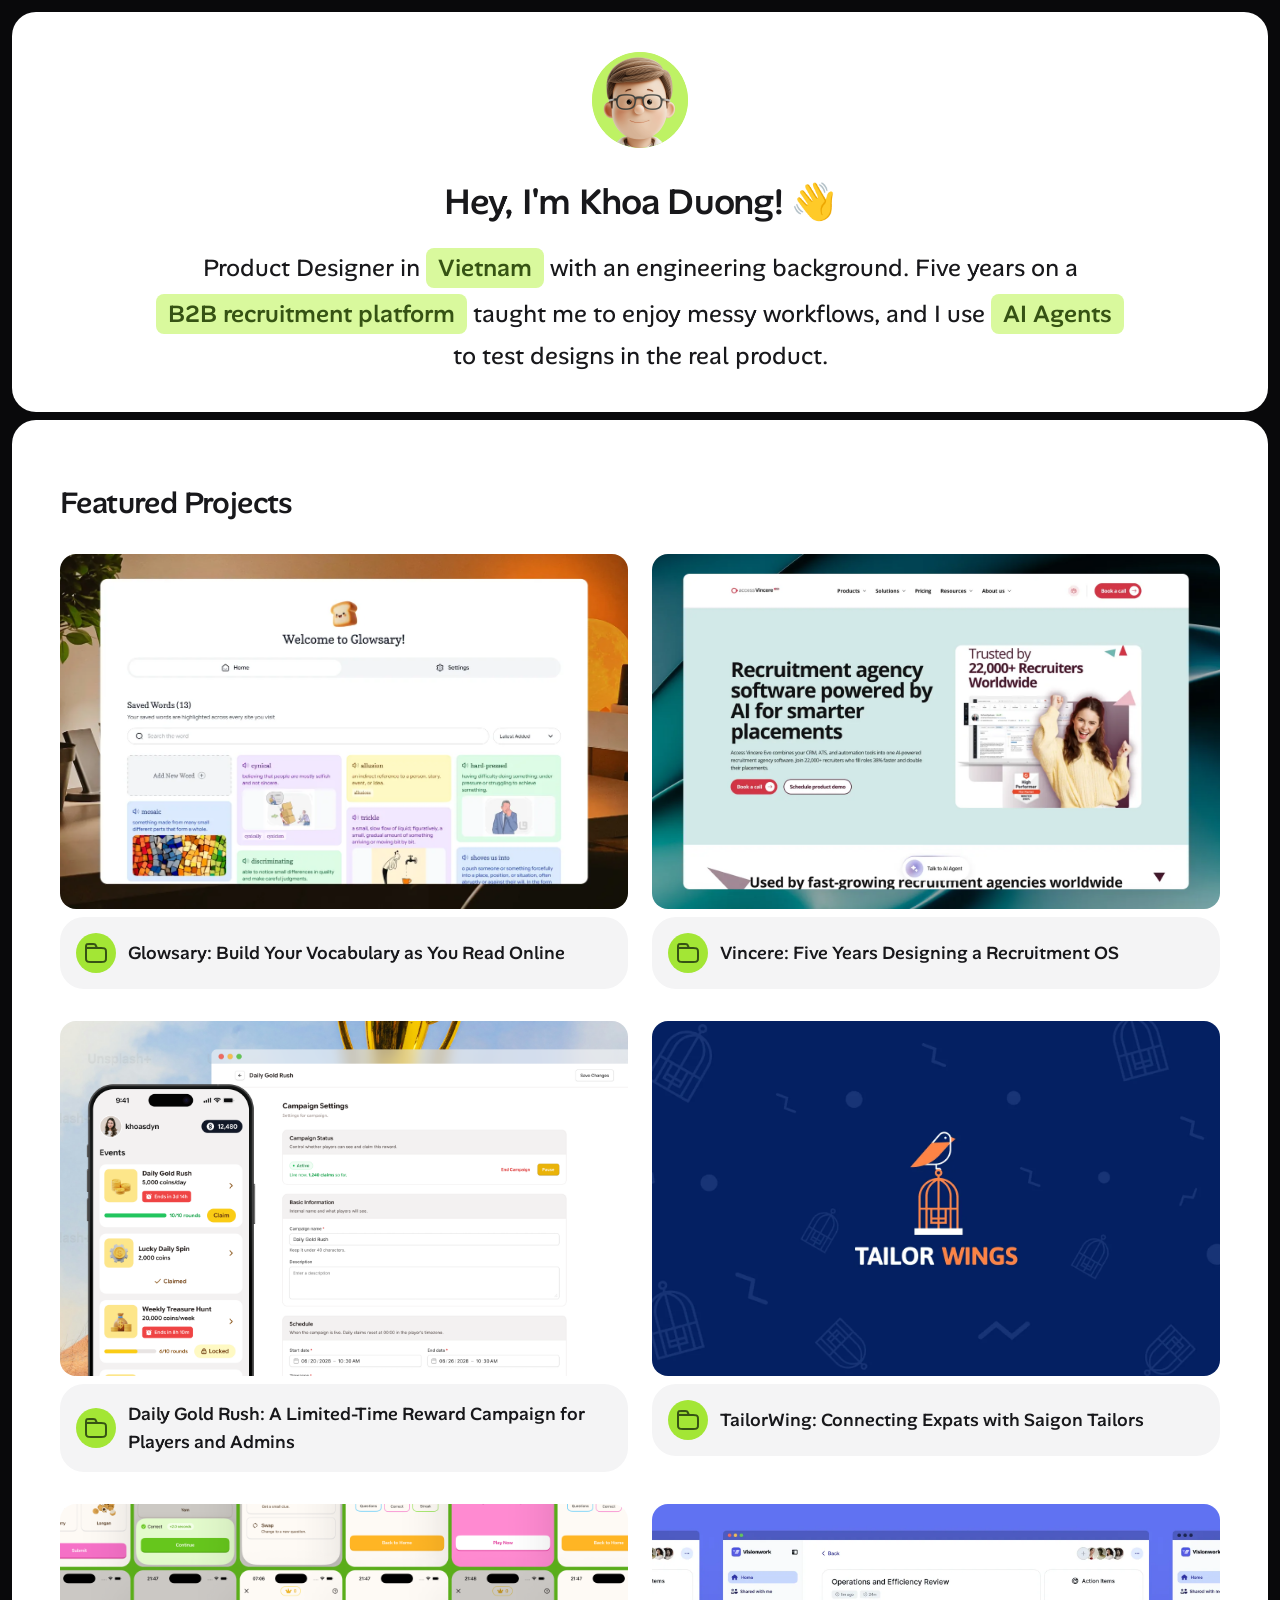
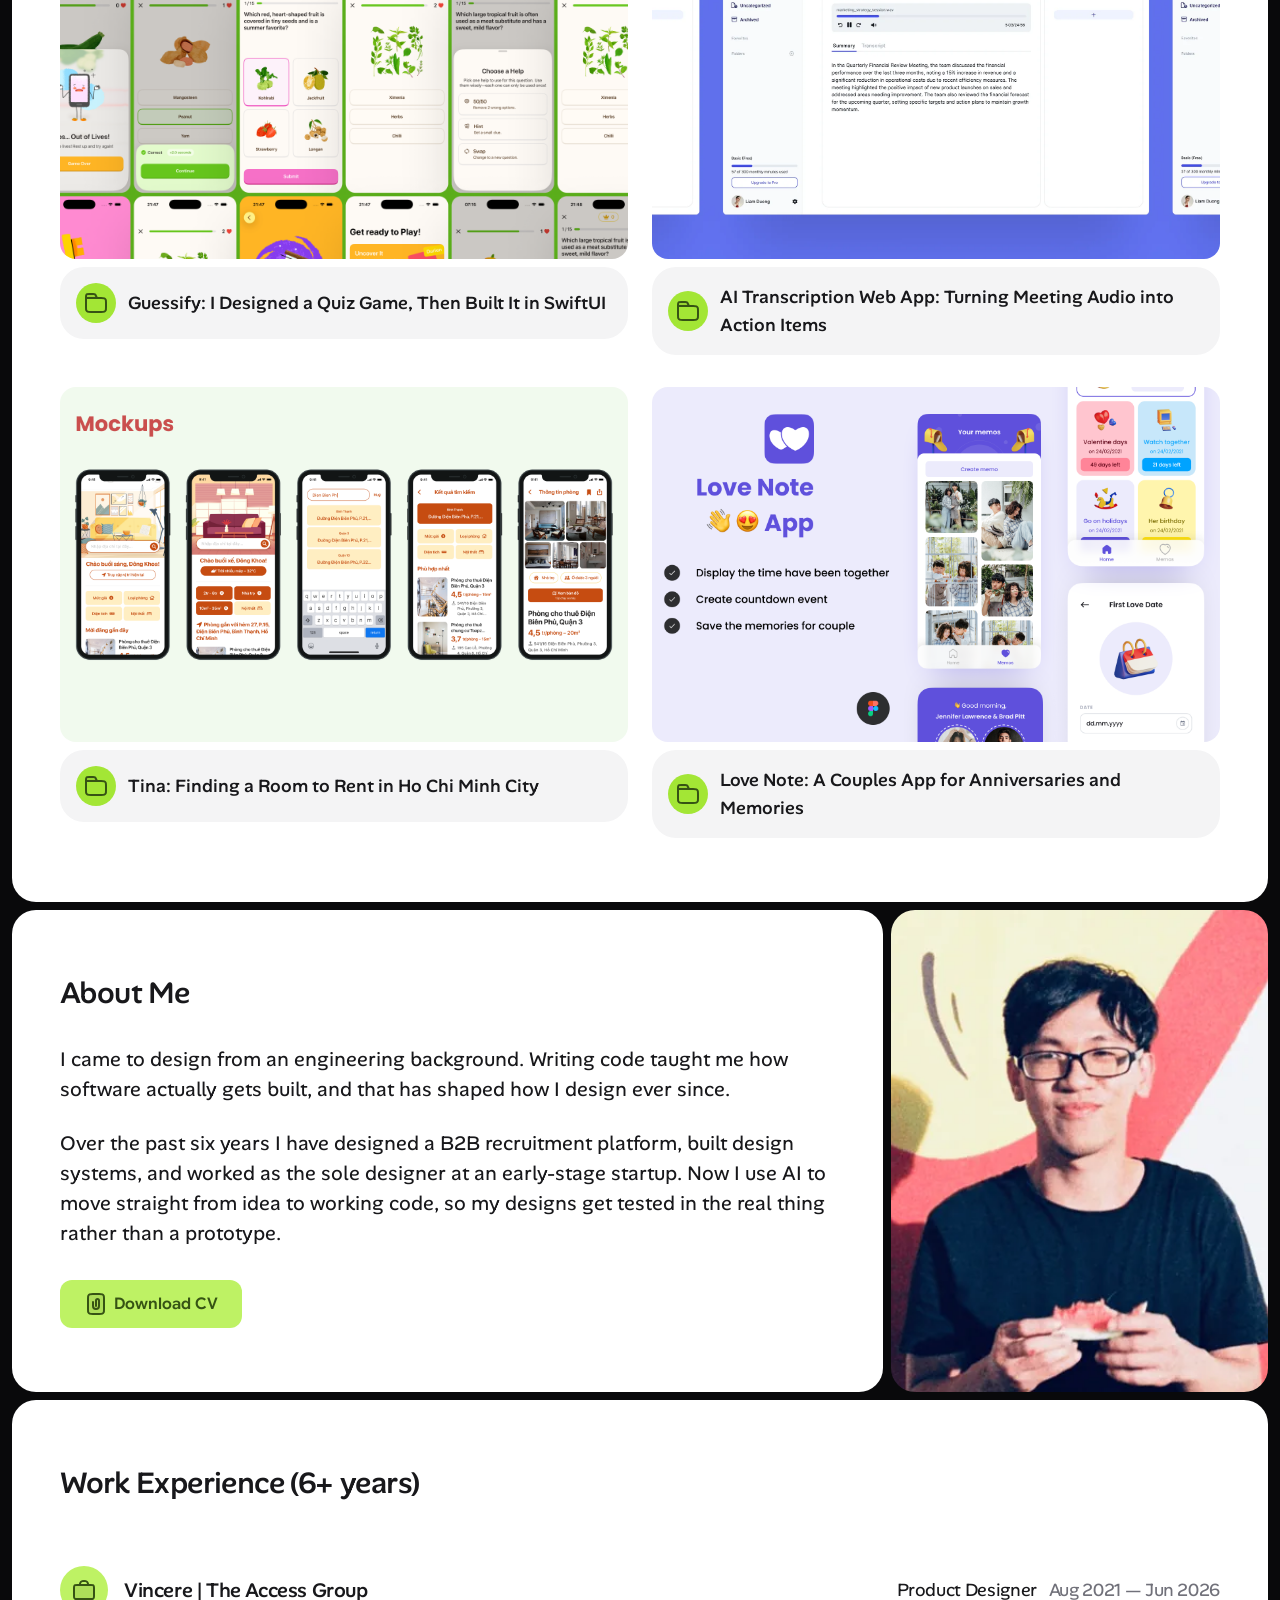
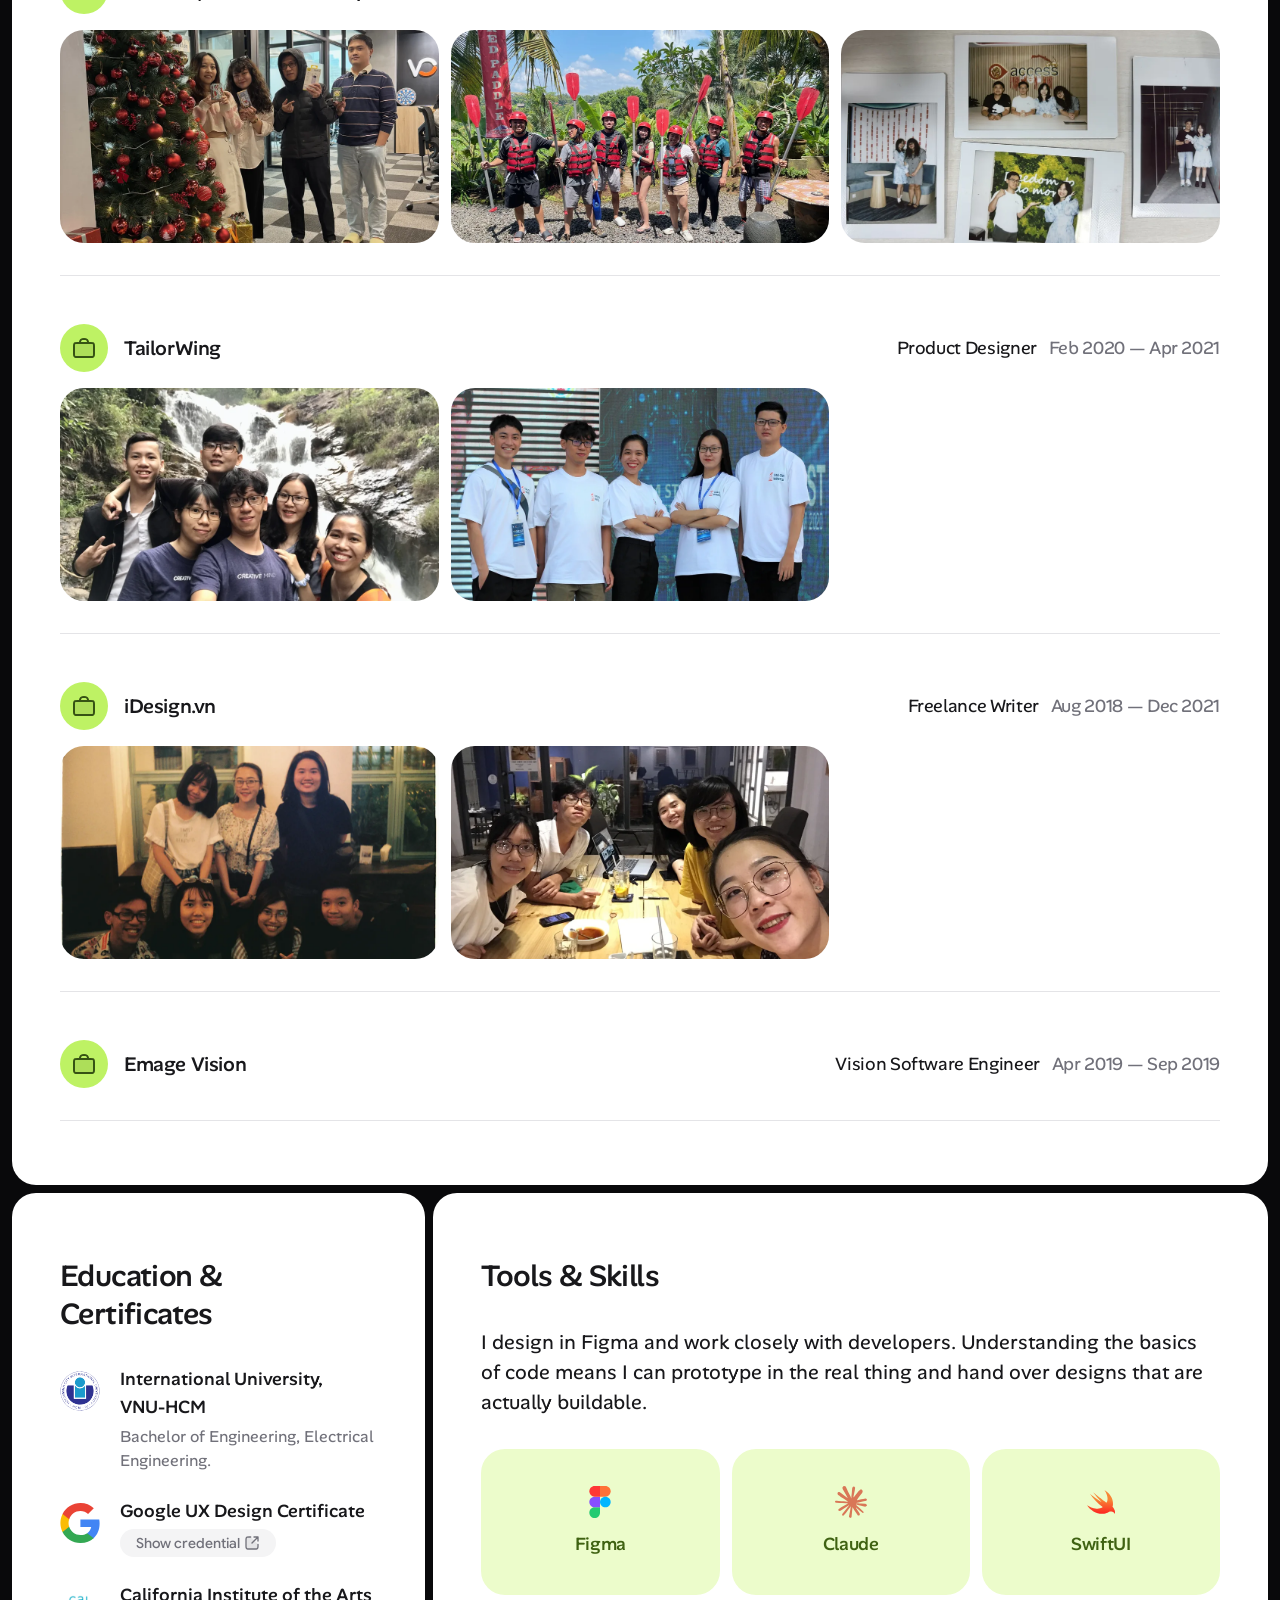
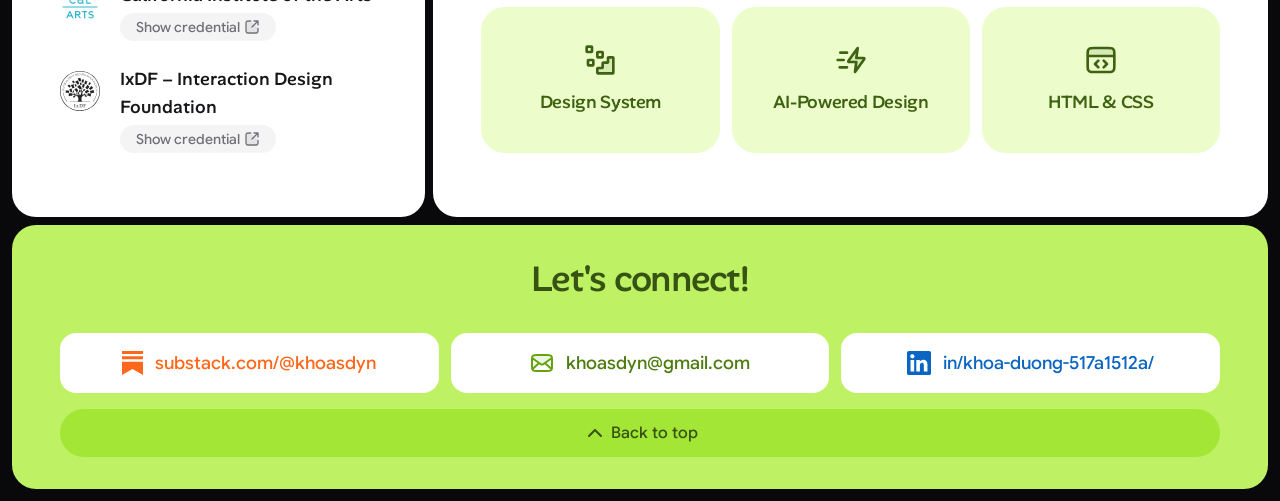
==== commit 1b80d7f1: "Replace the Daily Gold Rush images with 2x re-exports and a 16:10 cover" ====
--- a/index.html
+++ b/index.html
@@ -88,7 +88,7 @@
 
       <a class="project" href="daily-gold-rush.html">
         <div class="project-cover">
-          <img src="assets/project-case-study-images/daily-gold-rush/thumbnail.webp" width="1600" height="1200" alt="An iPhone showing a list of reward events with a Claim button, in front of a desktop browser window showing the Daily Gold Rush campaign settings page" loading="lazy">
+          <img src="assets/project-case-study-images/daily-gold-rush/thumbnail.webp" width="3200" height="2000" alt="An iPhone showing a list of reward events with a Claim button, in front of a desktop browser window showing the Daily Gold Rush campaign settings page" loading="lazy">
         </div>
         <div class="project-label">
           <span class="icon-badge icon-badge-lg"><i class="icon i-folder" aria-hidden="true"></i></span>
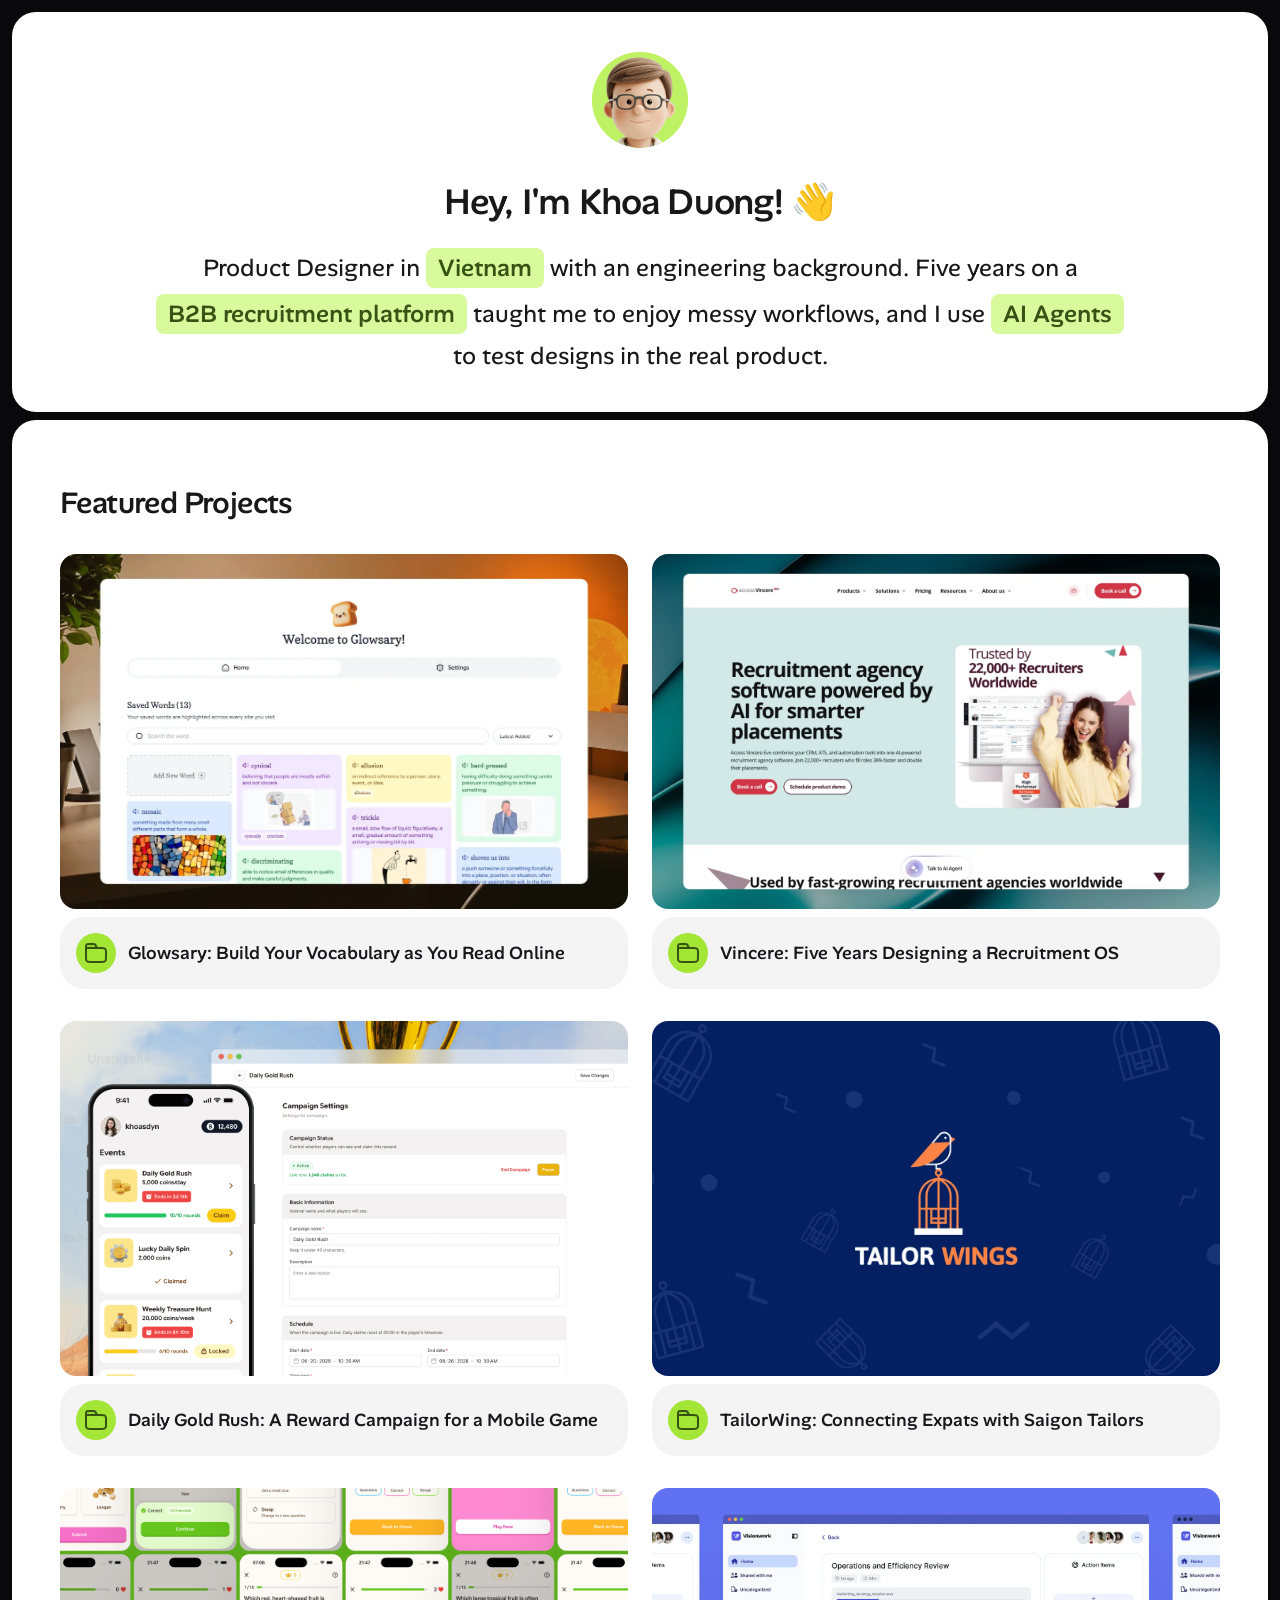
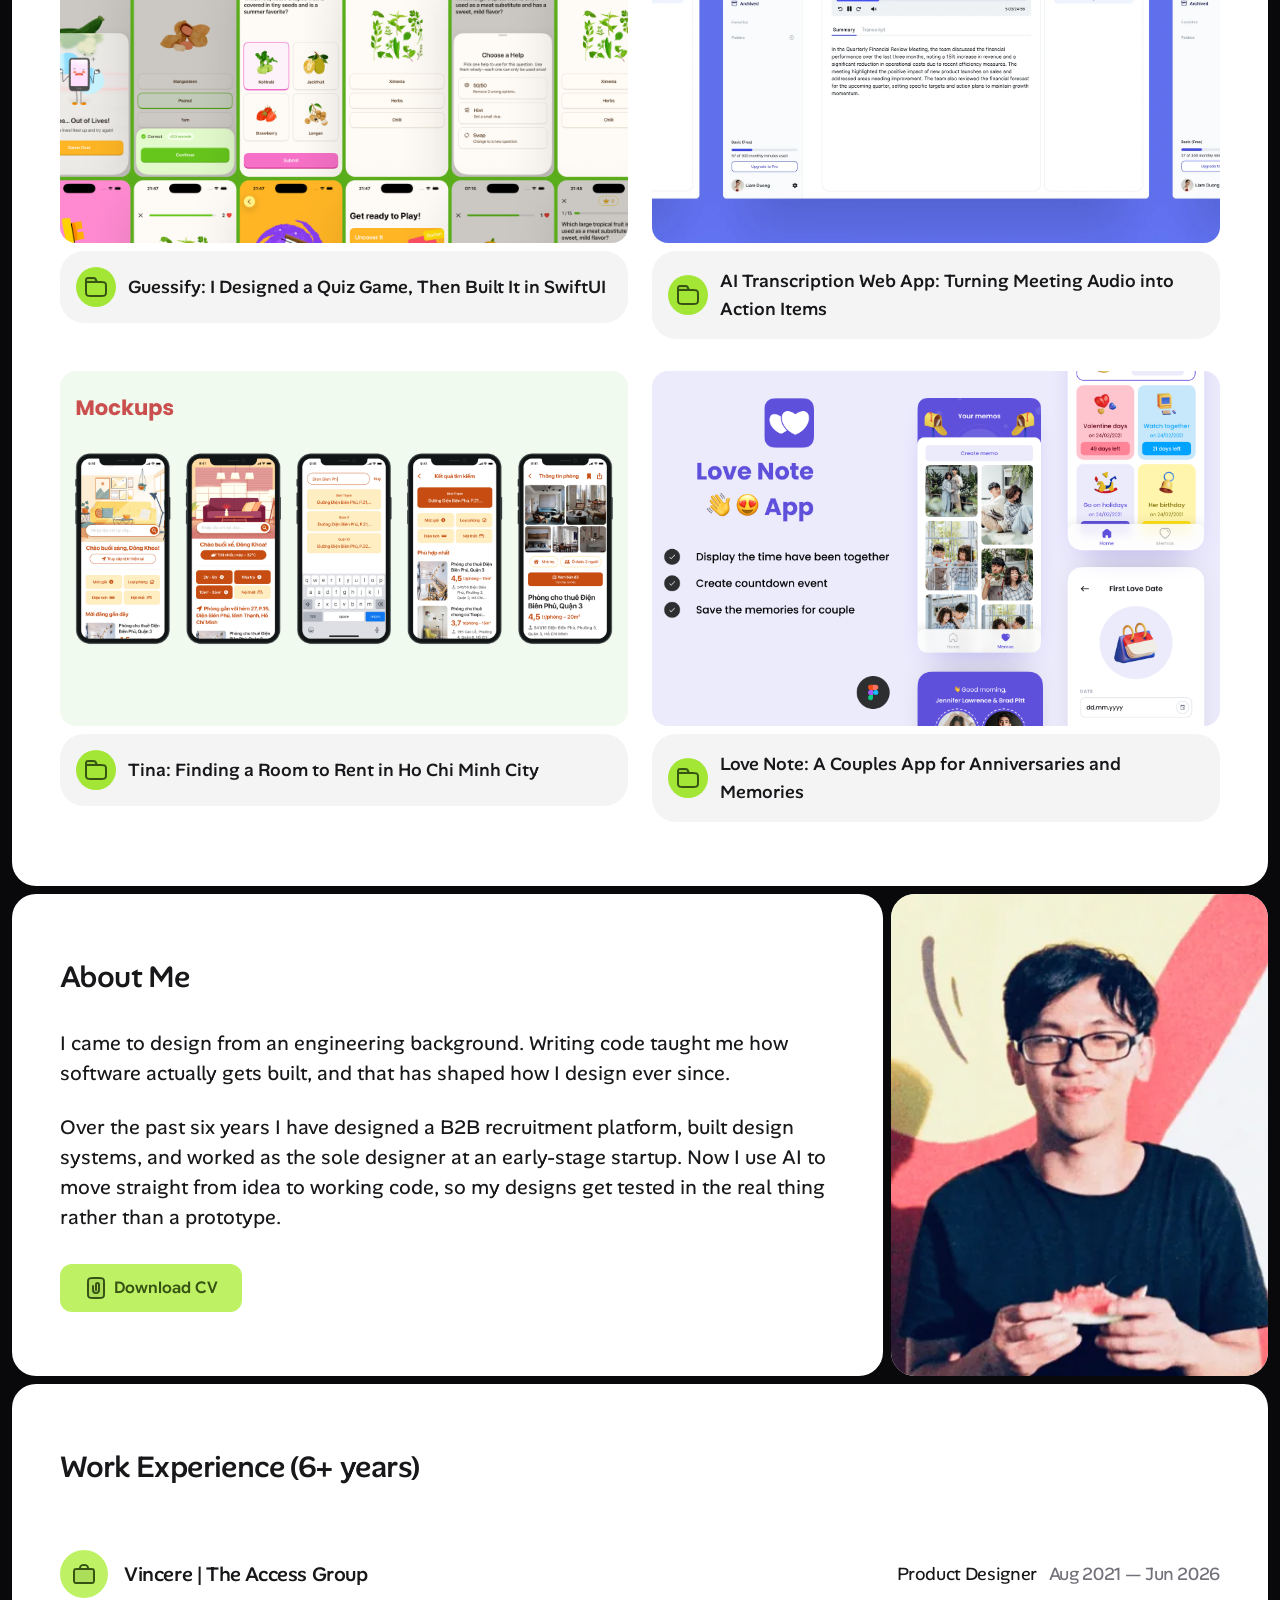
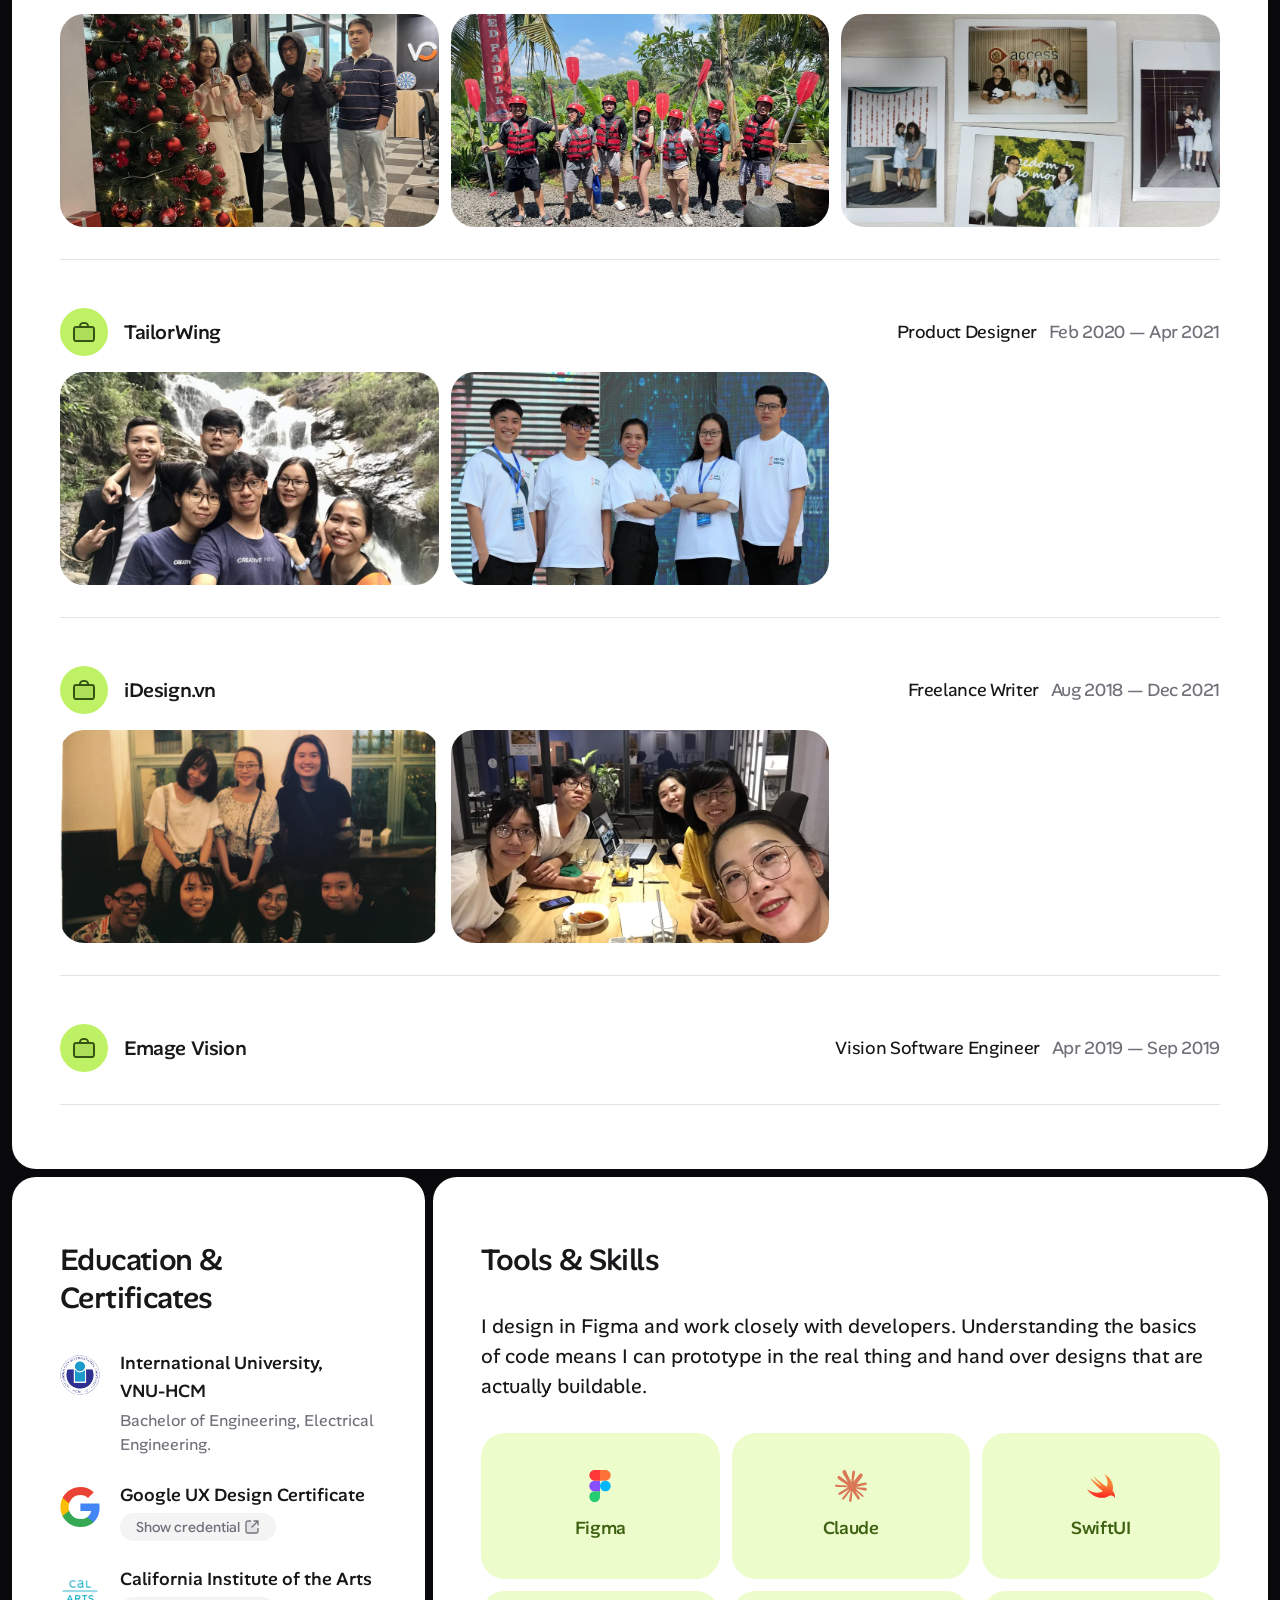
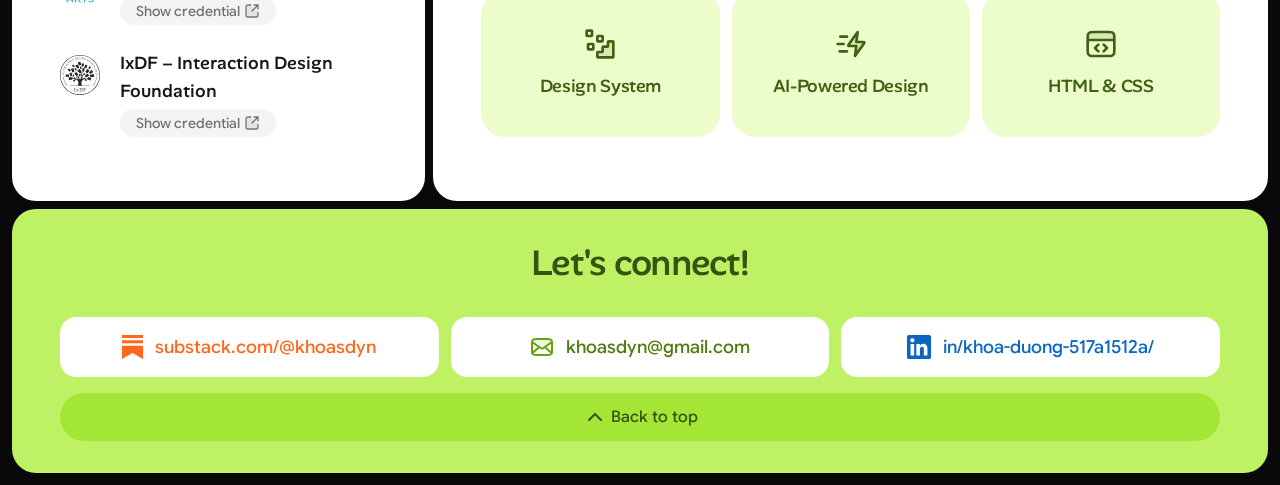
==== commit e796844c: "Shorten the Daily Gold Rush title" ====
--- a/index.html
+++ b/index.html
@@ -92,7 +92,7 @@
         </div>
         <div class="project-label">
           <span class="icon-badge icon-badge-lg"><i class="icon i-folder" aria-hidden="true"></i></span>
-          <h3>Daily Gold Rush: A Limited-Time Reward Campaign for Players and Admins</h3>
+          <h3>Daily Gold Rush: A Reward Campaign for a Mobile Game</h3>
         </div>
       </a>
 
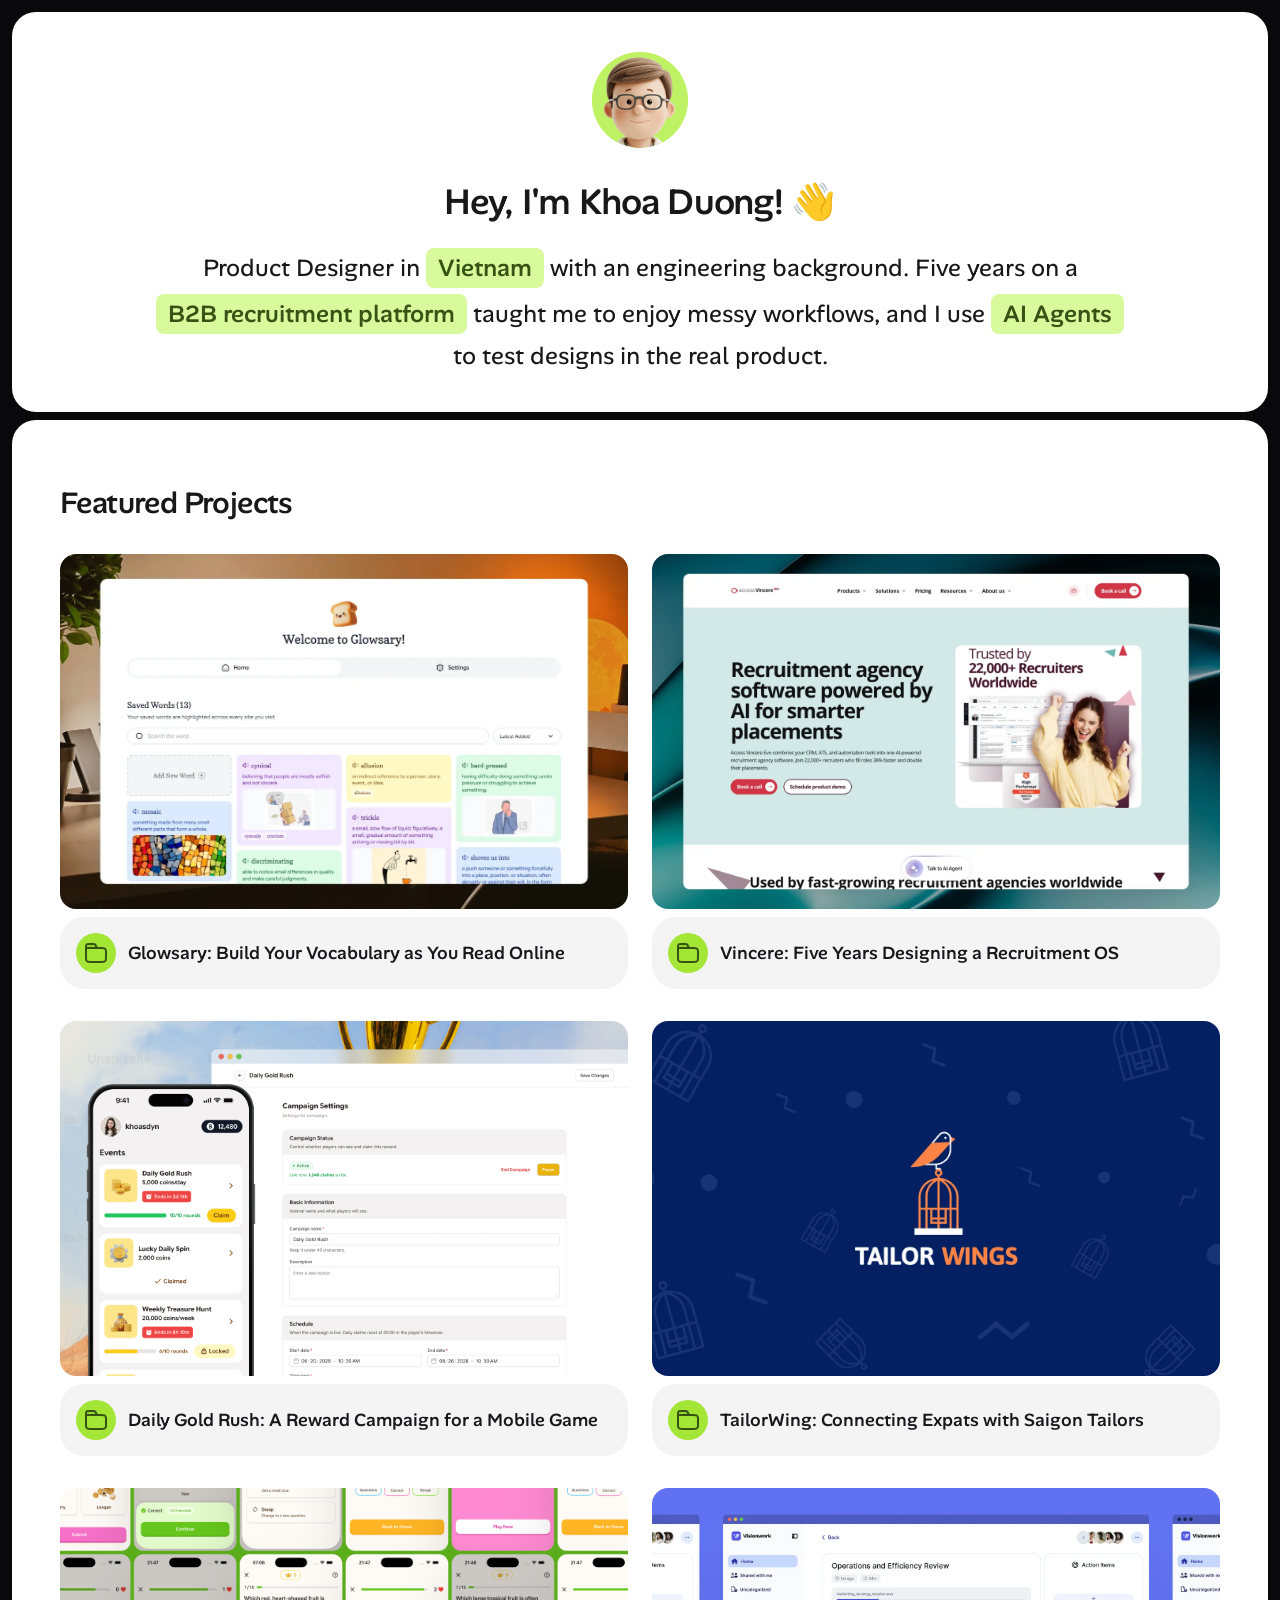
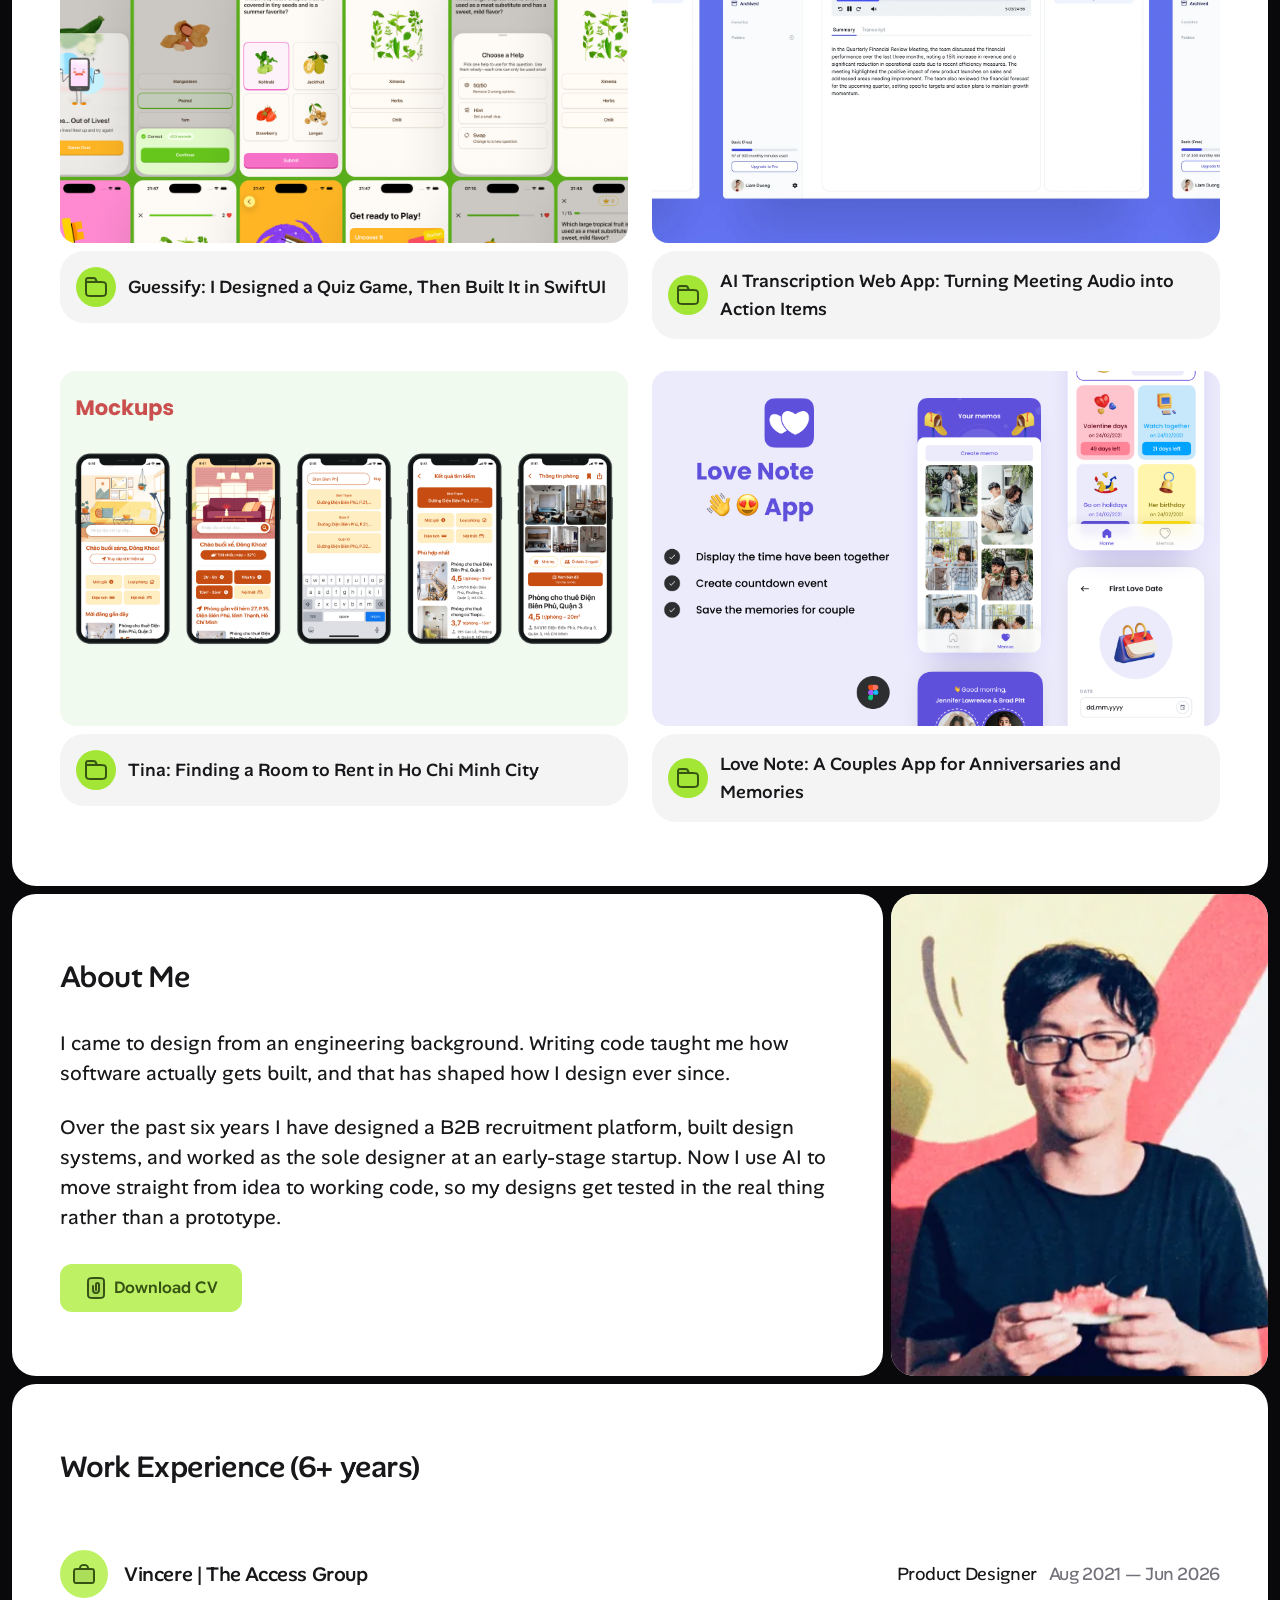
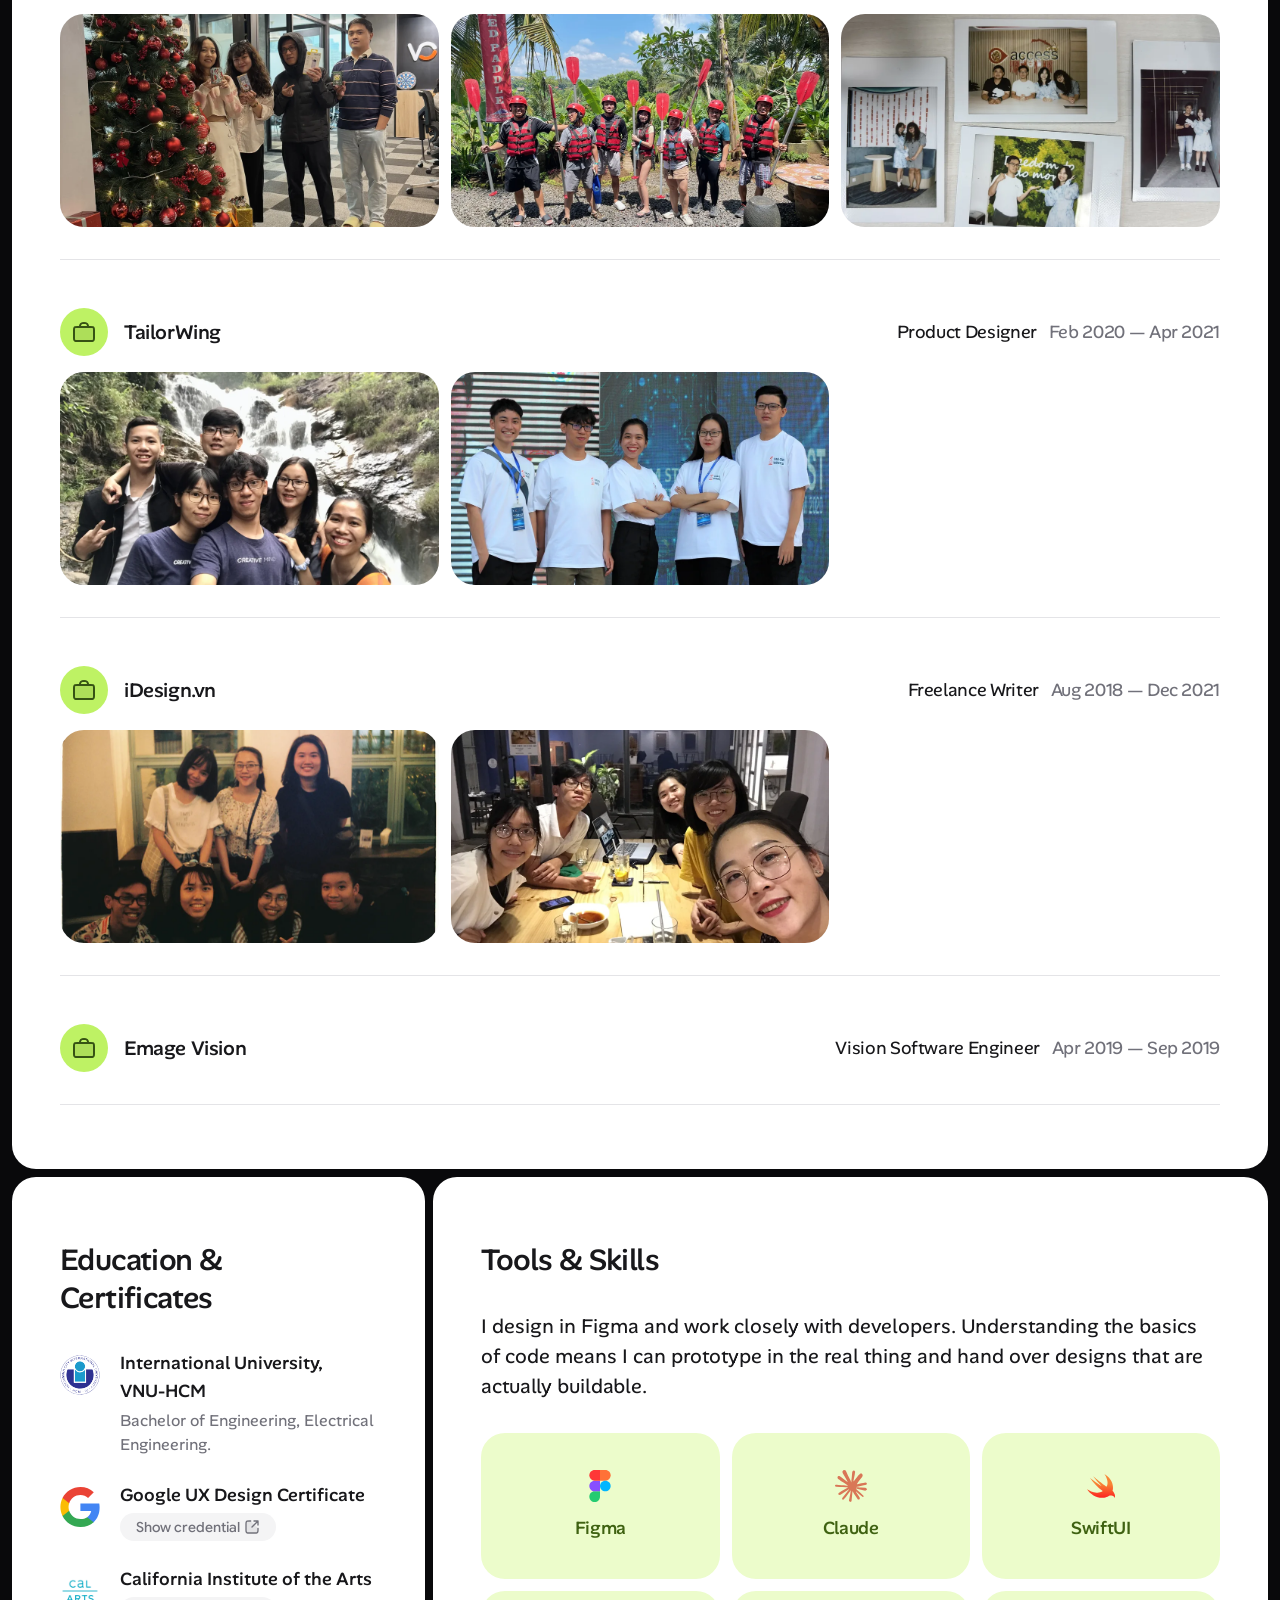
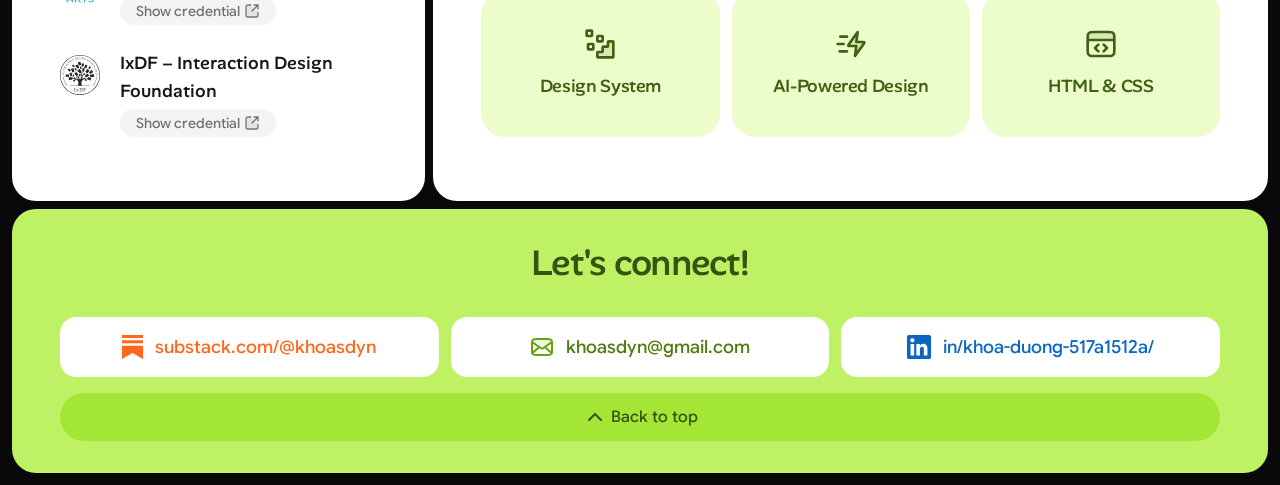
==== commit fe28d0af: "Replace the link preview photo" ====
--- a/index.html
+++ b/index.html
@@ -15,8 +15,8 @@
 <meta property="og:title" content="Khoa Duong — Product Designer">
 <meta property="og:description" content="Product Designer in Vietnam with an engineering background. Five years on a B2B recruitment platform.">
 <meta property="og:image" content="https://khoasdyn.github.io/assets/images/profile-photo-og.jpg">
-<meta property="og:image:width" content="452">
-<meta property="og:image:height" content="452">
+<meta property="og:image:width" content="500">
+<meta property="og:image:height" content="500">
 <meta property="og:image:alt" content="Khoa Duong">
 <meta name="twitter:card" content="summary">
 
